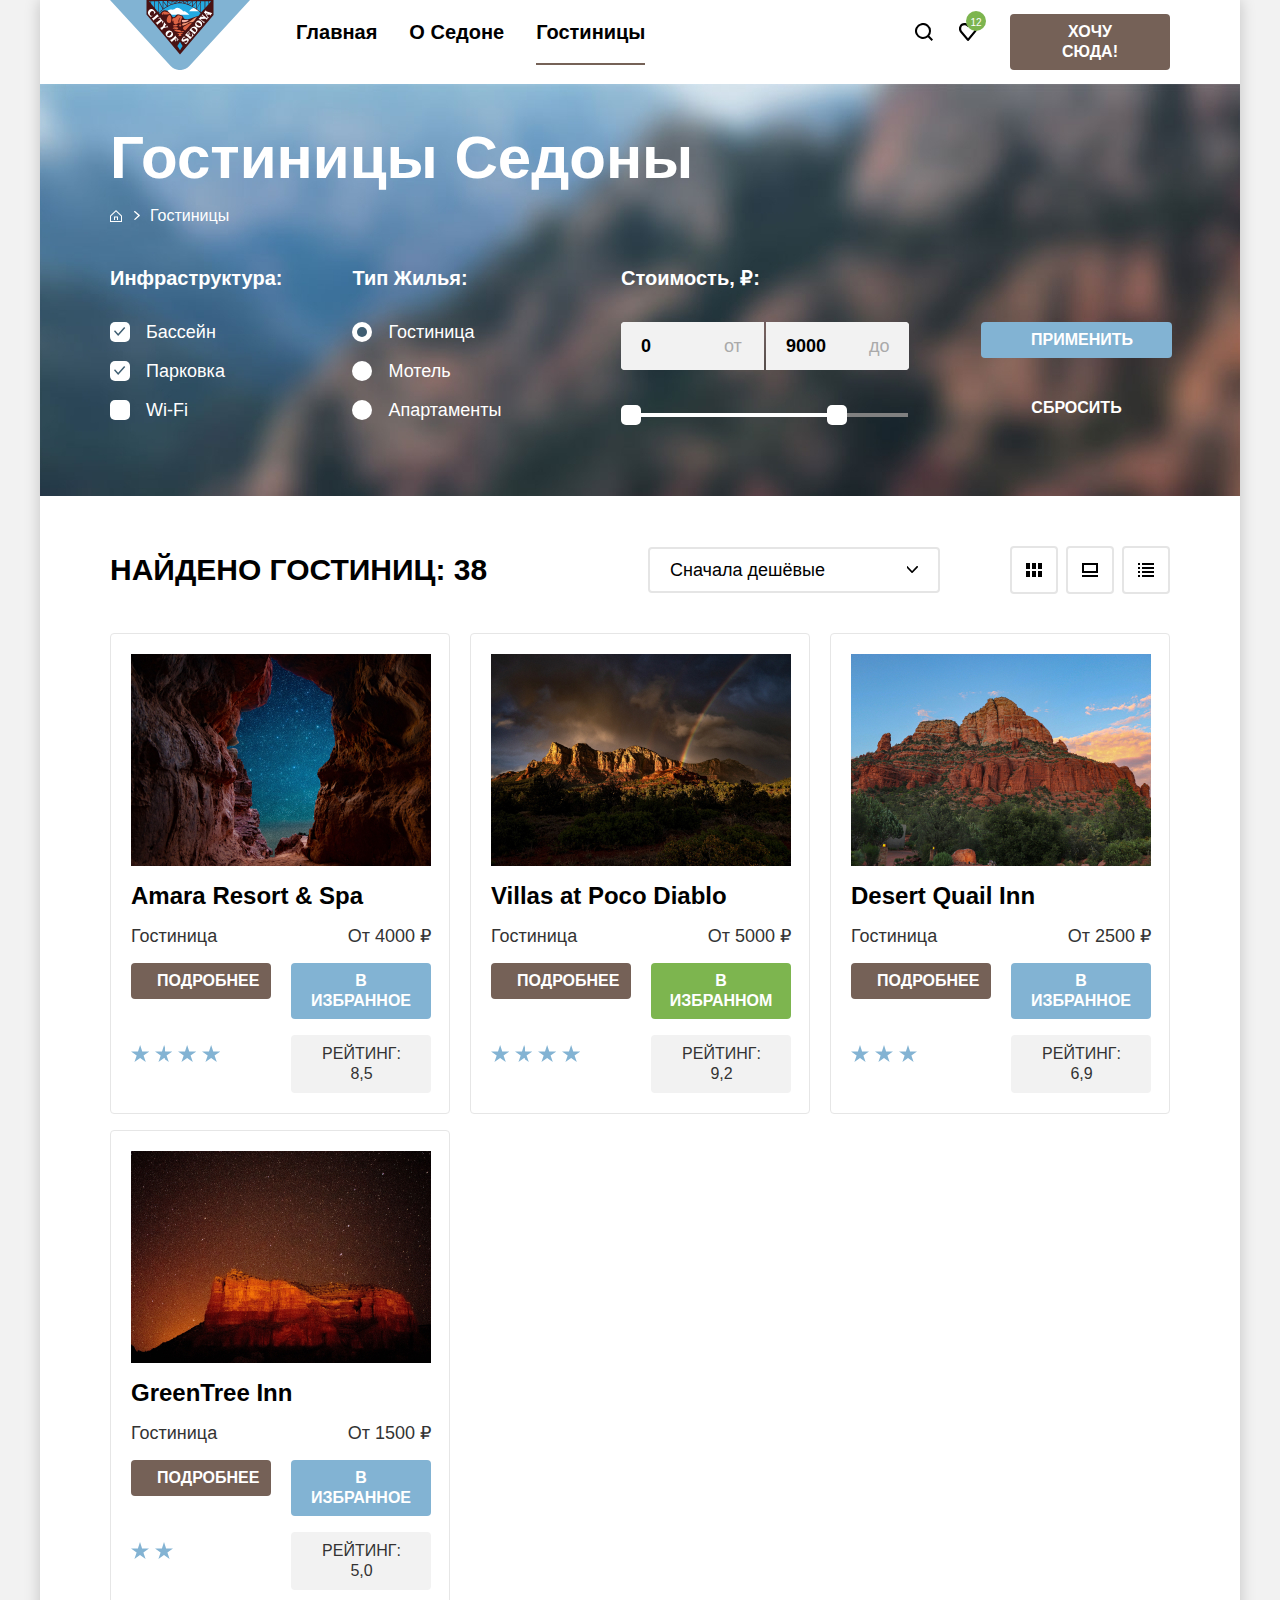
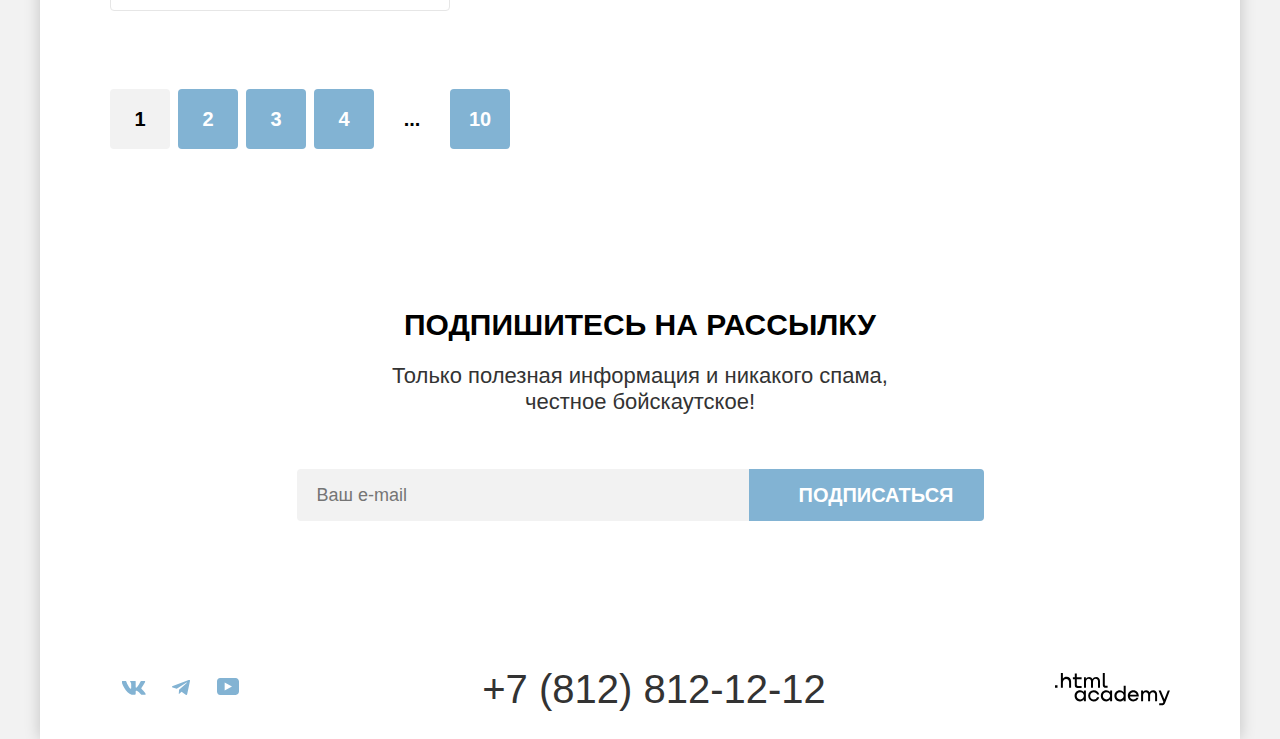
==== catalog.html @ ba603c36 "Исправляет язык документа" ====
<!DOCTYPE html>
<html lang="ru">

<head>
  <meta charset="utf-8">
  <meta name="viewport" content="width=davice-width, intial-scale=1.0">
  <title>HTML Academy: Седона</title>
  <link rel="stylesheet" href="styles/styles.css">
  <link rel="icon" type="image/png" sizes="32x32" href="images/images/favicon.png">
</head>

<body>
  <div class="container">
    <!--header-->
    <header class="page-header">
      <nav class="navigation">
        <a href="index.html" aria-current="page" class="link-logo">
          <img class="navigation-logo" src="images/logo/sedona-logo.svg" width="140" height="70"
            alt="Логотип города Седоны">
        </a>

        <ul class="navigation-list nobullet">
          <li class="navigation-item">
            <a class="navigation-link" href="index.html">Главная</a>
          </li>
          <li class="navigation-item">
            <a class="navigation-link" href="#">О седоне</a>
          </li>
          <li class="navigation-item">
            <a class="navigation-link" href="catalog.html" aria-current="page">Гостиницы</a>
          </li>
        </ul>


        <ul class="navigation-list navigation-user nobullet">
          <li class="navigation-item">
            <a class="navigation-link navigation-icon search-icon" href="#">
              <span class="visually-hidden">Поиск</span>
            </a>
          </li>
          <li class="navigation-item">
            <a class="navigation-link navigation-icon heart-icon" href="#">
              <span class="visually-hidden">Корзина</span>
              <span class="favourites-hotels">12</span>
            </a>
          </li>

        </ul>
        <button class="button navigation-button" type="button">Хочу сюда!</button>
      </nav>
    </header>

    <!--main-->
    <main class="main-inner main-container">
      <div class="header">
        <section class="heading">
          <h1 class="inner-header-title">Гостиницы Седоны</h1>

          <ol class="breadcrumbs nobullet">
            <li class="breadcrumbs-item">
              <a class="breadcrumbs-link breadcrumbs-link-main" href="index.html">
                <span class="visually-hidden">Главное</span>
              </a>
            </li>
            <li class="breadcrumbs-item">
              <a class="breadcrumbs-link" href="catalog.html">
                <span class="breadcrumbs-holels">Гостиницы</span>
              </a>
            </li>
          </ol>

        </section>
        <section class="catalog-hotels">
          <h2 class="visually-hidden">Список гостиниц с фильтрами</h2>
          <form class="catalog-hotels-filter" action="https://echo.htmlacademy.ru/" method="get">
            <fieldset class="catalog-filter-group">
              <legend class="catalog-filter-title">Инфраструктура:</legend>
              <!-- checkbox -->
              <ul class="catalog-filter-list nobullet">
                <li class="catalog-filter-item">
                  <label class="control">
                    <input class="control-input control-input-checkbox" type="checkbox" name="pool" checked>
                    Бассейн
                  </label>
                </li>

                <li class="catalog-filter-item">
                  <label class="control">
                    <input class="control-input control-input-checkbox" type="checkbox" name="parking" checked>
                    Парковка
                  </label>
                </li>

                <li class="catalog-filter-item">
                  <label class="control">
                    <input class="control-input control-input-checkbox" type="checkbox" name="Wi-Fi">
                    Wi-Fi
                  </label>
                </li>
              </ul>
            </fieldset>

            <fieldset class="catalog-filter-group">
              <legend class="catalog-filter-title">Тип жилья:</legend>
              <!-- radio -->
              <ul class="catalog-filter-list nobullet">
                <li class="catalog-filter-item">
                  <label class="control">
                    <input class="control-input control-input-radio" type="radio" value="hotel" name="name" checked>
                    Гостиница
                  </label>
                </li>

                <li class="catalog-filter-item">
                  <label class="control">
                    <input class="control-input control-input-radio" type="radio" value="hotel" name="name">
                    Мотель
                  </label>
                </li>

                <li class="catalog-filter-item">
                  <label class="control">
                    <input class="control-input control-input-radio" type="radio" value="hotel" name="name">
                    Апартаменты
                  </label>
                </li>
              </ul>
            </fieldset>
            <!-- range -->
            <div class="filter-container">
              <fieldset class="catalog-filter-group group">
                <legend class="catalog-filter-title">Стоимость, ₽:</legend>
                <div class="range-container">
                  <label class="catalog-filter-label">
                    <input class="range-input" placeholder="0" type="number" name="min-price" min="0">
                    <span class="range-text">от</span>
                  </label>
                  <label class="catalog-filter-label catalog-filter-label-right">
                    <input class="range-input range-input-right" placeholder="9000" type="number" name="max-price"
                      max="9000">
                    <span class="range-text">до</span>
                  </label>
                </div>
                <div class="range-container-scale">
                  <div class="range-scale">
                    <div class="range-bar">
                      <button class="range-toggle toggle-min" type="button">
                        <span class="visually-hidden">Изменить минимальную цену.</span>
                      </button>
                      <button class="range-toggle toggle-max" type="button">
                        <span class="visually-hidden">Изменить максимальную цену.</span>
                      </button>
                    </div>
                  </div>
                </div>
              </fieldset>
              <div class="button-container">
                <button class="button button-submit button-flex" type="submit">Применить</button>
                <button class="button button-reset button-flex" type="reset">Сбросить</button>
              </div>
            </div>
          </form>
        </section>
      </div>

      <section class="search">
        <div class="search-container">
          <h2 class="search-results">Найдено гостиниц: 38</h2>
          <select class="select-control" aria-label="Сортировка">
            <option value="cheap" selected>Сначала дешёвые</option>
            <option value="expensive">Сначала дорогие</option>
            <option value="expensive">Сначала популярные</option>
          </select>

          <ul class="icon-list nobullet">
            <li class="icon-item">
              <a class="button-light button-light-litle" href="#">
                <span class="visually-hidden">Показать мелкой плиткой</span>
              </a>
            </li>

            <li class="icon-item">
              <a class="button-light button-light-large" href="#">
                <span class="visually-hidden">Показать крупной плиткой</span>
              </a>
            </li>

            <li class="icon-item">
              <a class="button-light button-light-list" href="#">
                <span class="visually-hidden">Показать списком</span>
              </a>
            </li>
          </ul>
        </div>
        <!-- hotel -->
        <ul class="hotel-list nobullet">

          <li class="hotel-card first-hotel">
            <a class="hotel-card-link" href="#">
              <img class="hotel-card-img" src="images/images/hotel-1.jpg" width="300" height="212"
                alt="Красивая пещера.">
              <h3 class="hotel-card-title">Amara Resort &amp;&nbsp;Spa</h3>
            </a>
            <span class="hotel-card-price">Гостиница</span>
            <span class="price">От 4000 ₽</span>
            <a class="button hotel-card-button d" href="#">подробнее</a>
            <a class="button hotel-card-button-blue" href="#">в избранное</a>
            <div class="wrapper-star-rating">
              <div class="star star--4" role="img" aria-label="Четыре звезды">
                <span class="visually-hidden">Звезды</span>
              </div>
              <p class="hotel-rating">Рейтинг: 8,5</p>
            </div>
          </li>

          <li class="hotel-card second-hotel">
            <a class="hotel-card-link" href="#">
              <img class="hotel-card-img" src="images/images/hotel-2.jpg" width="300" height="212"
                alt="Горы с радугой.">
              <h3 class="hotel-card-title">Villas at&nbsp;Poco Diablo</h3>
            </a>
            <span class="hotel-card-price">Гостиница</span>
            <span class="price">От 5000 ₽</span>
            <a class="button hotel-card-button" href="#">подробнее</a>
            <a class="button hotel-card-button-green" href="#">в избранном</a>
            <div class="wrapper-star-rating">
              <div class="star star--4" role="img" aria-label="Четыре звезды">
                <span class="visually-hidden">Звезды</span>
              </div>
              <p class="hotel-rating">Рейтинг: 9,2</p>
            </div>
          </li>

          <li class="hotel-card">
            <a class="hotel-card-link" href="#">
              <img class="hotel-card-img" src="images/images/hotel-3.jpg" width="300" height="212"
                alt="Красивые горы днем.">
              <h3 class="hotel-card-title">Desert Quail Inn</h3>
            </a>
            <span class="hotel-card-price"> Гостиница</span>
            <span class="price">От 2500 ₽</span>
            <a class="button hotel-card-button " href="#">подробнее</a>
            <a class="button hotel-card-button-blue" href="#">в избранное</a>
            <div class="wrapper-star-rating">
              <div class="star star--3" role="img" aria-label="Три звезды">
                <span class="visually-hidden">Звезды</span>
              </div>
              <p class="hotel-rating">Рейтинг: 6,9</p>
            </div>
          </li>

          <li class="hotel-card">
            <a class="hotel-card-link" href="#">
              <img class="hotel-card-img" src="images/images/hotel-4.jpg" width="300" height="212"
                alt="Красивые горы ночью">
              <h3 class="hotel-card-title">GreenTree Inn</h3>
            </a>
            <span class="hotel-card-price"> Гостиница </span>
            <span class="price">От 1500 ₽</span>
            <a class="button hotel-card-button" href="#">подробнее</a>
            <a class="button hotel-card-button-blue" href="#">в избранное</a>
            <div class="wrapper-star-rating">
              <div class="star star--2" role="img" aria-label="Две звезды">
                <span class="visually-hidden">Звезды</span>
              </div>
              <p class="hotel-rating">Рейтинг: 5,0</p>
            </div>
          </li>
        </ul>

        <ol class="pagination nobullet">
          <li class="pagination-item">
            <a class="pagination-link pagination-current" href="#" aria-current="page">1</a>
          </li>
          <li class="pagination-item">
            <a class="pagination-link pagination-focus" href="#">2</a>
          </li>
          <li class="pagination-item">
            <a class="pagination-link pagination-focus" href="#">3</a>
          </li>
          <li class="pagination-item">
            <a class="pagination-link pagination-focus" href="#">4</a>
          </li>
          <li class="pagination-item">
            <a class="pagination-link pagination-ellipsis" href="#">...</a>
          </li>
          <li class="pagination-item" value="10">
            <a class="pagination-link pagination-focus" href="#">10</a>
          </li>
        </ol>
      </section>
    </main>

    <!--footer-->
    <footer class="page-footer">
      <div class="newsletter-container">
        <section class="newsletter background-none">
          <h2 class="page-footer-title black-color">Подпишитесь на рассылку</h2>
          <p class="newsletter-description grey-color">Только полезная информация и&nbsp;никакого спама, <span
              class="text">честное
              бойскаутское!</span></p>
          <form class="newsletter-form" action="https://echo.htmlacademy.ru/" method="post">
            <label class="visually-hidden" for="newsletter-email">Email</label>
            <input class="field field-color" placeholder="Ваш e-mail" type="email" name="newsletter-email"
              id="newsletter-email" required>
            <button class="button newsletter-button" type="submit">Подписаться</button>
          </form>
        </section>
      </div>
      <div class="fotter-social-container">
        <section class="footer-social">
          <h2 class="visually-hidden">Социальные сети</h2>
          <ul class="social nobullet">
            <li class="social-item">
              <a class="footer-social-link footer-social-vk" href="https://vk.com/htmlacademy">
                <span class="visually-hidden">Вконтакте</span>
                <svg aria-hidden="true" focusable="false" width="24" height="14" viewBox="0 0 24 14"
                  xmlns="http://www.w3.org/2000/svg">
                  <path
                    d="M23.11.8c.17-.55 0-.95-.79-.95h-2.63c-.67 0-.97.35-1.14.73 0 0-1.34 3.2-3.23 5.27-.61.61-.89.8-1.22.8-.17 0-.42-.19-.42-.74V.8c0-.66-.18-.95-.74-.95H8.81c-.41 0-.67.31-.67.59 0 .63.95.77 1.05 2.52v3.8c0 .83-.16.98-.49.98-.89 0-3.05-3.21-4.34-6.89-.25-.71-.5-1-1.17-1H.56c-.75 0-.9.35-.9.73 0 .68.89 4.07 4.15 8.55 2.17 3.06 5.22 4.72 8 4.72 1.67 0 1.88-.37 1.88-1v-2.31c0-.74.16-.89.69-.89.39 0 1.05.19 2.61 1.67 1.78 1.75 2.07 2.53 3.08 2.53h2.62c.75 0 1.13-.37.91-1.09-.24-.73-1.09-1.78-2.21-3.03-.62-.71-1.53-1.47-1.81-1.85-.39-.5-.28-.71 0-1.15 0 0 3.2-4.43 3.53-5.93Z" />
                </svg>
              </a>
            </li>
            <li class="social-item">
              <a class="footer-social-link footer-social-tw" href="https://t.me/htmlacademy">
                <span class="visually-hidden">Телеграмм</span>
                <svg aria-hidden="true" focusable="false" width="18" height="15" viewBox="0 0 18 15"
                  xmlns="http://www.w3.org/2000/svg">
                  <path
                    d="M16.78-.05.84 6.1c-1.09.44-1.09 1.04-.2 1.31l4.09 1.28 9.47-5.97c.45-.28.86-.13.52.17L7.05 9.81l-.28 4.22c.41 0 .59-.19.82-.41l1.99-1.93 4.14 3.05c.76.42 1.31.21 1.5-.7l2.71-12.8c.28-1.11-.42-1.62-1.15-1.29Z" />
                </svg>
              </a>
            </li>
            <li class="social-item">
              <a class="footer-social-link footer-social-youtube" href="https://www.youtube.com/user/htmlacademyru">
                <span class="visually-hidden">Ютуб</span>
                <svg width="22" height="17" viewBox="0 0 22 17" xmlns="http://www.w3.org/2000/svg">
                  <path fill="none" d="M0 0h22v17H0z" />
                  <path
                    d="M18.6 0H3.17C1.31 0 0 1.59 0 3.4v10.09C0 15.4 1.31 17 3.17 17h15.65c1.64 0 3.18-1.6 3.18-3.4V3.4C21.78 1.59 20.46 0 18.6 0ZM7.66 12.53V4.46l7.33 4.04-7.33 4.03Z" />
                </svg>
              </a>
            </li>
          </ul>
        </section>

        <section class="footer-contacts">
          <h2 class="visually-hidden">Контакты</h2>
          <address class="contacts-adress">
            <a class="contacts-phone" href="tel:+78128121212">+7 (812) 812-12-12</a>
          </address>
        </section>
        <section class="logo-htmlacademy">
          <h2 class="visually-hidden">Логотип HTML академии</h2>
          <a href="https://htmlacademy.ru/" class="link-htmlacademy">
            <svg role="img" aria-label="Логотип HTML академии" width="115" height="33" viewBox="0 0 115 33"
              xmlns="http://www.w3.org/2000/svg">
              <path
                d="M11.6 3.85c-1.6 0-2.8.7-3.6 1.7h-.11v-6.2h-2v15.5h2v-5.3c0-2.1 1.3-3.6 3.31-3.6 1.8 0 2.9 1.4 2.9 3.2v5.7h2V8.53c0-2.87-1.87-4.68-4.5-4.68Zm36.2 8.2c0 1.7 1 2.7 2.8 2.7h2v-2h-1.71c-.69 0-1.09-.4-1.09-1.1V-.65h-2v12.7Zm-21.2-7.9h-4.8V.45h-2.01v3.8h-1.9v2h1.9v6c0 1.7 1.01 2.7 2.71 2.7h4.1v-2h-3.71c-.69 0-1.09-.4-1.09-1.1v-5.7h4.8v-2Zm14.5-.2c-1.6 0-2.9.8-3.5 2.1h-.1a3.74 3.74 0 0 0-3.4-2.1c-1.4 0-2.5.8-3.1 1.8h-.11v-1.6H29v10.6h2v-5.4c0-2 1-3.5 2.6-3.5 1.5 0 2.4 1 2.4 2.6v6.3h2v-5.6c0-2.4 1.39-3.3 2.6-3.3 1.5 0 2.4 1 2.4 2.6v6.3h2V8.02c0-2.38-1.48-4.07-3.9-4.07ZM0 12.25v2.6h2.5v-2.6H0Zm68.69 6.9a4.9 4.9 0 0 0-3.89-1.9c-3.1 0-5.41 2.3-5.41 5.6s2.21 5.6 5.41 5.6c1.7 0 3-.8 3.8-1.8h.09v1.5h2v-15.4h-2v6.4Zm-39.8-.1a4.82 4.82 0 0 0-3.89-1.8c-3.11 0-5.4 2.3-5.4 5.6s2.29 5.6 5.4 5.6c1.8 0 3-.8 3.8-1.9h.09v1.6h2v-10.6h-2v1.5Zm15.31 2.3c-.5-2.4-2.6-4.1-5.4-4.1a5.4 5.4 0 0 0-5.6 5.6 5.4 5.4 0 0 0 5.6 5.6c2.8 0 4.9-1.8 5.4-4.2h-2.1a3.41 3.41 0 0 1-3.3 2.3c-2.2 0-3.6-1.6-3.6-3.6s1.4-3.6 3.6-3.6c1.59 0 2.8 1 3.3 2.2h2.1v-.2Zm10.9-2.3a4.87 4.87 0 0 0-3.9-1.8c-3.1 0-5.4 2.3-5.4 5.6s2.3 5.6 5.4 5.6c1.8 0 3-.8 3.8-1.9h.1v1.6h2v-10.6h-2v1.5Zm23.2-1.8c-3.3 0-5.5 2.5-5.5 5.6 0 3 2.09 5.6 5.5 5.6 2.5 0 4.5-1.3 5.2-3.6h-2.11c-.5 1-1.59 1.6-3 1.6-1.89 0-3.29-1.3-3.39-2.9h8.8l.01-.45c0-3.37-2.16-5.85-5.51-5.85Zm19.9 0c-1.6 0-2.9.8-3.6 2h-.1c-.61-1.2-1.8-2-3.4-2-1.4 0-2.5.7-3.1 1.8v-1.5h-1.9v10.6h2v-5.4c0-2 1-3.4 2.6-3.5 1.5 0 2.4 1 2.4 2.6v6.3h2v-5.6c0-2.4 1.4-3.3 2.6-3.3 1.5 0 2.4 1 2.4 2.6v6.3h2v-6.74c0-2.47-1.48-4.16-3.9-4.16Zm11.2 9.1-3.6-8.9h-2.2l4.8 11.6c-.3.9-.7 1.2-1.7 1.2h-2.5v2h2.5c1.8 0 2.8-.8 3.5-2.6l4.7-12.2h-2.1l-3.4 8.9Zm-31.1-7.2c1.7 0 3 1 3.3 2.6h-6.5c.29-1.5 1.5-2.6 3.2-2.6Zm-53 7.3c-2.2 0-3.6-1.6-3.6-3.6s1.4-3.6 3.6-3.6 3.59 1.6 3.59 3.6c0 1.9-1.39 3.6-3.59 3.6Zm26.2 0c-2.2 0-3.61-1.6-3.61-3.6s1.41-3.6 3.61-3.6 3.6 1.6 3.6 3.6c0 1.9-1.5 3.6-3.6 3.6Zm13.6 0c-2.21 0-3.6-1.6-3.6-3.6s1.39-3.6 3.6-3.6c2.2 0 3.59 1.6 3.59 3.6-.09 2-1.5 3.6-3.59 3.6Z" />
            </svg>
          </a>
        </section>
      </div>
    </footer>
  </div>
</body>

</html>
---- styles/styles.css ----
@font-face {
  font-family: "Pt Sans";
  font-style: normal;
  font-weight: 400;
  src: url(../fonts/ptsans-400.woff2);
  font-display: swap;
}

@font-face {
  font-family: "Pt Sans";
  font-style: normal;
  font-weight: 700;
  src: url(../fonts/ptsans-700.woff2);
  font-display: swap;
}

html {
  height: 100%;
}

body {
  margin: 0;
  display: flex;
  flex-direction: column;
  min-height: 100%;
  min-width: 1280px;
  font-family: "Pt Sans", sans-serif;
  font-size: 18px;
  font-weight: 400;
  line-height: 21px;
  background-color: #f2f2f2;
  color: #333333;
}

.container {
  margin: 0;
  height: 100%;
  flex-grow: 1;
  display: flex;
  flex-direction: column;
  background-color: #ffffff;
  width: 1200px;
  margin: 0 auto;
  box-shadow: 0px 0px 15px 0px rgba(0, 0, 0, 0.2);
}

/* visually-hidden  */
.visually-hidden {
  position: absolute;
  width: 1px;
  height: 1px;
  margin: -1px;
  border: 0;
  padding: 0;
  white-space: nowrap;
  clip-path: inset(100%);
  clip: rect(0 0 0 0);
  overflow: hidden;
}

/* navigation */
.page-header {
  padding-left: 70px;
  padding-right: 70px;
}

.link-logo {
  margin-right: 30px;
  display: block;
  margin-bottom: -6px;
}

.navigation-logo {
  display: block;
  position: relative;
  width: 140px;
  height: 70px;
}

.navigation-logo:hover {
  opacity: 0.7;
}

.navigation {
  display: flex;
  margin: 0 auto;
  align-items: start;
}

.navigation-list {
  margin: 0;
  padding: 0;
  display: flex;
  align-items: center;
  flex-wrap: wrap;
  max-width: 560px;
}

.navigation-link {
  position: relative;
  display: block;
  font-size: 20px;
  font-weight: 700;
  line-height: 24px;
  text-align: left;
  text-transform: capitalize;
  text-decoration: none;
  list-style-type: none;
  color: #000000;
  padding: 20px 16px;
}

.navigation-link[aria-current="page"]::after {
  position: absolute;
  display: block;
  content: " ";
  background-color: #756257;
  height: 2px;
  bottom: -1px;
  left: 16px;
  right: 16px;
  ;
}

.navigation-user {
  margin-left: auto;
  margin-right: 20px;
  max-width: 150px;
}

.navigation-user .navigation-link {
  width: 44px;
  height: 64px;
  padding: 0;
}

.navigation-link:hover {
  opacity: 0.7;
}

.navigaton-link:active {
  opacity: 0.1;
}

.navigation-icon {
  background-repeat: no-repeat;
  background-position: center;
  width: 20px;
  height: 20px;
  background-size: 18px 18px;
}

.search-icon {
  background-image: url(../images/icons/search.svg);
}

.heart-icon {
  background-image: url(../images/icons/heart.svg);
  position: relative;
}

.favourites-hotels {
  position: absolute;
  width: 20px;
  height: 20px;
  left: 20px;
  right: -20px;
  top: 11px;
  bottom: -11px;
  color: #ffffff;
  border-radius: 10px;
  background-color: #7db54f;
  font-family: inherit;
  font-size: 10px;
  font-weight: 400;
  text-align: center;
  transition: background-color 250ms ease-in-out, color 250ms ease-in-out;
}

.nobullet {
  list-style-type: none;

}

.button {
  font-family: inherit;
  font-size: 16px;
  font-weight: 700;
  line-height: 20px;
  text-transform: uppercase;
  color: #ffffff;
  text-align: center;
  border-radius: 4px;
  background-color: #756157;
  text-decoration: none;
  display: inline-block;
  box-sizing: border-box;
  cursor: pointer;
  border: none;
}


.navigation-button {
  width: 160px;
  padding: 8px 34px;
  margin: 14px 0;
}

.navigation-button:not(:disabled):hover {
  background-color: #615048;
}

.navigation-button:not(:disabled):active {
  opacity: 0.3;
}

.navigation-button:disabled {
  background-color: #e5e5e5;
}

.main-container {
  flex-grow: 1;
}

/* main */

/* main-bunner */
.welcome-img {
  width: 458px;
  height: 352px;
  display: block;
  margin-left: auto;
  margin-right: auto;
  margin-bottom: 25px;
}

.main-bunner {
  background-image: url(../images/images/index-background.jpg);
  background-repeat: no-repeat;
  background-size: cover;
  text-align: center;
  background-color: #3b5669;
  color: #ffffff;
  padding: 51px 70px 0px;
}

.main-bunner::after {
  content: " ";
  display: block;
  background-image: url(../images/icons/ornament-bunner.svg);
  background-position: center;
  background-repeat: no-repeat;
  width: 1200px;
  height: 57px;
  margin-left: -70px;
  margin-right: -70px;
}

/* advantages */
.advantages-section {
  padding: 69px 70px 88px;
}

.slogan {
  color: #000000;
  font-size: 30px;
  font-weight: 700;
  line-height: 36px;
  text-transform: uppercase;
  display: block;
  margin: 0;
  margin-bottom: 25px;
}

.text {
  display: block;
}

.advantages-header {
  color: #333333;
  font-size: 22px;
  font-weight: 400;
  line-height: 26px;
  margin: 0;
}

/* advantages-list */
.advantages-list {
  margin: 0;
  padding: 0;
  display: flex;
  flex-wrap: wrap;
}

.advantages-item {
  display: flex;
  justify-content: center;
  flex-direction: column;
  min-height: 200px;
}

.advantages-row {
  display: flex;
  width: 100%;
  flex-direction: row;
  background-color: #82b3d3;
}


.background-basic {
  width: 400px;
  padding: 102px 85px;
  box-sizing: border-box;
  background-color: #82b3d3;
  color: #ffffff;
}


.advantages_block {
  width: 400px;
  padding: 113px 85px;
  box-sizing: border-box;
}

.advantages_block:nth-child(odd) {
  background-color: #83b3d31f;
}

.advantages_block:nth-child(even) {
  background-color: #82b3d433;
}


.img-advantages {
  display: block;
  width: 800px;
  height: 385px;
  background-color: #82b3d3;
}

.advantages {
  text-align: center;
}

.advantages-description {
  margin: 0;
}

.advantages-title {
  font-size: 24px;
  font-weight: 700;
  line-height: 28px;
  text-transform: uppercase;
  color: #000000;
}

.advantages-title-white {
  text-transform: uppercase;
  font-size: 24px;
  font-weight: 700;
  line-height: 28px;
  margin: 0;
  margin-bottom: 30px;
}

.advantages-title {
  margin: 0;
  margin-bottom: 30px;
}

.decorative-strip::after {
  content: " ";
  display: block;
  margin: 0 auto;
  margin-top: 30px;
  width: 60px;
  height: 2px;
  background-color: #0000004d;
}

.strip-white::after {
  background-color: #ffffff4d;
}

/* services */
.services-container {
  padding: 64px 70px;
  margin: 0;
}

.services {
  text-align: center;
}

.title {
  font-size: 30px;
  font-weight: 700;
  line-height: 36px;
  text-align: center;
  text-transform: uppercase;
  color: #000000;
  margin: 0;
  margin-bottom: 20px;
}

.subtitle-services {
  margin: 0;
  padding: 0;
}

.services-list {
  display: flex;
  justify-content: center;
  margin: 0;
  padding: 0;
  flex-wrap: wrap;
}

.services-item {
  width: 400px;
  padding: 80px 85px 80px 85px;
  box-sizing: border-box;
}

.subtitle-services {
  font-size: 22px;
  font-weight: 400;
  line-height: 26px;
}

.services-title {
  font-size: 24px;
  font-weight: 700;
  line-height: 28px;
  text-align: center;
  text-transform: uppercase;
  color: #000000;
  margin: 0;
  margin-bottom: 30px;
}

.servis-title-icon::before {
  content: " ";
  background-position: center;
  background-size: contain;
  background-repeat: no-repeat;
  display: block;
  margin: 0 auto;
  margin-bottom: 30px;
  width: 75px;
  height: 76px;
}

.servis-title-house::before {
  background-image: url(../images/icons/house-icon.svg);

}

.servis-title-eat::before {
  background-image: url(../images/icons/burger-icon.svg);
}

.servis-title-gift::before {
  background-image: url(../images/icons/gift-icon.svg);

}

.services-description {
  color: #333333;
  padding: 0;
  margin: 0;
  align-items: center;
}

.services-item:nth-child(odd) {
  background-color: #83b3d31f;
}

/* promo */
.promo {
  padding: 96px 70px;
  text-align: center;
}

.promo-bunner {
  font-size: 30px;
  font-weight: 700;
  line-height: 36px;
  letter-spacing: 0%;
  text-transform: uppercase;
  color: #000000;
  margin: 0;
  margin-bottom: 20px;
}

.promo-text {
  font-size: 22px;
  font-weight: 400;
  line-height: 26px;
  margin: 0;
  padding: 0;
  margin-bottom: 54px;
}

.button-promo {
  text-decoration: none;
  display: block;
  margin: 0 auto;
  padding: 8px 50px;
  width: 376px;
  font-family: inherit;
  font-size: 20px;
  font-weight: 700;
  line-height: 36px;
}

.button-promo:not(:disabled):hover {
  background-color: #615048;
}

.button-promo:not(:disabled):active {
  opacity: 0.3;
}

.button-promo:disabled {
  background-color: #e5e5e5;
}

/* footer */

/* newsletter */
.newsletter {
  background-image: url(../images/images/newletter-backround.jpg);
  background-size: cover;
  background-color: #3b5669;
  color: #ffffff;
  padding: 96px 70px 104px;
}


.page-footer-title {
  font-size: 30px;
  font-weight: 700;
  line-height: 36px;
  text-transform: uppercase;
  padding: 0;
  margin: 0;
  margin-bottom: 20px;
  text-align: center;
}

.newsletter-description {
  font-size: 22px;
  font-weight: 400;
  line-height: 26px;
  text-align: center;
  padding: 0;
  margin: 0;
  margin-bottom: 54px;
}

.newsletter-form {
  display: flex;
  justify-content: center;
}

.field {
  display: block;
  border: none;
  width: 452px;
  padding: 14px 20px 14px 20px;
  box-sizing: border-box;
  font-family: inherit;
  font-size: 18px;
  font-weight: 400;
  line-height: 24px;
  border-radius: 4px 0px 0px 4px;
  cursor: pointer;
}

.field:hover {
  opacity: 0.8;
}

.field:disabled {
  opacity: 0.2;
}

.field-color {
  background-color: #f2f2f2;
}

.newsletter-button {
  border-radius: 0px 4px 4px 0px;
  background-color: #82b3d3;
  padding: 8px 50px;
  font-size: 20px;
  font-weight: 700;
  line-height: 36px;
  max-width: 235px;
}

.newsletter-button:not(:disabled):hover {
  background-color: #68a2ca;
}

.newsletter-button:not(:disabled):active {
  background-color: #82b3d3;
  opacity: 0.6;
}

.newsletter-button:disabled {
  background-color: #e5e5e5;
}

/* social */
.fotter-social-container {
  width: 1060px;
  display: flex;
  justify-content: space-between;
  margin: 0;
  padding: 44px 70px 30px;
  align-items: start;
}

.social {
  display: flex;
  width: 188px;
  align-items: center;
  margin: 0;
  padding: 0;
  flex-wrap: wrap;
}

.social-item {
  width: 47px;
  height: 40px;
  display: flex;
  align-items: center;
  justify-content: center;
}

.footer-social-link {
  fill: #83b3d3;
  display: inline-block;
}

.footer-social-link:hover svg {
  fill: #68a2ca;
}

.footer-social-link:active svg {
  fill: #68a2ca;
  opacity: 0.3;
}

.contacts-adress {
  display: flex;
  flex-wrap: wrap;
  max-width: 380px;
}

.contacts-phone {
  font-family: inherit;
  font-size: 40px;
  font-weight: 400;
  line-height: 40px;
  text-transform: uppercase;
  color: inherit;
  text-align: center;
  text-decoration: none;
  font-style: normal;
}

.contacts-phone:hover {
  color: #756157;
}

.contacts-phone:active {
  color: #756157;
  opacity: 0.3;
}

.logo-htmlacademy {
  width: 160px;
  height: 33px;
  display: flex;
  flex-wrap: wrap;
  justify-content: end;
  gap: 5px;
}

.link-htmlacademy {
  display: block;
  margin-top: 4px;
}

.link-htmlacademy svg:hover {
  fill: #756157;
}

.link-htmlacademy svg:active {
  fill: #756157;
  opacity: 0.3;
}

/* modal */

.modal-container {
  position: fixed;
  top: 0;
  left: 0;
  display: flex;
  width: 100%;
  height: 100%;
  background-color: rgba(242, 242, 242, 0.8);
}

.modal {
  position: relative;
  margin: auto;
  background: #ffffff;
  padding: 64px 70px;
  border-radius: 30px;
}

.modal-auth {
  width: 577px;
  display: flex;
}

.modal-close-button {
  position: absolute;
  right: 52px;
  top: 64px;
  width: 52px;
  height: 52px;
  padding: 0;
  background-image: url(../images/icons/close.svg);
  background-repeat: no-repeat;
  background-position: center;
  background-color: #f2f2f2;
  border: none;
  border-radius: 30px;
  cursor: pointer;
}

.modal-close-button:hover {
  background-color: #e6e6e6;
}

.modal-close-button:active {
  opacity: 0.6;
}

.modal-title {
  margin: 0;
  margin-bottom: 64px;
  font-family: inherit;
  font-size: 30px;
  font-weight: 700;
  line-height: 36px;
  color: #000000;
  text-transform: uppercase;
}

.modal-fieldset {
  border: none;
  display: flex;
  flex-direction: column;
  margin: 0;
  padding: 0;
}

.field-date {
  display: grid;
  width: 577px;
  grid-template-columns: auto 440px;
  grid-template-rows: 48px auto;
  margin-bottom: 24px;
  align-items: start;
}

.field-date-text {
  color: #000000;
  font-family: inherit;
  font-size: 20px;
  font-weight: 700;
  line-height: 24px;
  margin: 0;
  grid-row: 1 / -1;
  min-height: 48px;
  display: flex;
  align-items: center;
}

.auth-form-field {
  margin: 0;
  padding: 12px 20px 12px 20px;
  border-radius: 4px;
  background: #f2f2f2;
  width: 440px;
  box-sizing: border-box;
  color: #000000;
  font-family: inherit;
  font-size: 18px;
  font-weight: 700;
  line-height: 24px;
  appearance: none;
  background-image: url(../images/icons/date.svg);
  background-repeat: no-repeat;
  background-position: right 22px center;
  padding-right: 40px;

}

.auth-form-field:not(:disabled):hover {
  background-color: #e6e6e6;
}

.date-inputauth-form-field:not(:placeholder-shown) {
  background-color: #e6e6e6;
  outline: 3px solid #000000;
}

.auth-form-field:disabled {
  opacity: 0.2;
}

.text-error {
  display: block;
  color: #ff5757;
  font-family: inherit;
  font-size: 16px;
  font-weight: 400;
  line-height: 21px;
  grid-column: 2 / 3;
  padding-top: 4px;
  padding-left: 20px;

}

.text-error-showed {
  color: #333333;
}

.modal-fieldset-quantity {
  display: grid;
  grid-template-columns: 247px 242px;
  gap: 88px;
  align-items: center;
  margin-bottom: 48px;
}

.field-date-guest {
  display: grid;
  grid-template-columns: auto 40px 31px 40px;
}

.field-date-guest-children {
  position: relative;
}

.button-quantity {
  position: relative;
  border: none;
  background-color: #f2f2f2;
  width: 40px;
  height: 48px;
  box-sizing: border-box;
  cursor: pointer;
  padding: 0;
  outline: 0;
}

.button-quantity:after,
.button-quantity:before {
  position: absolute;
  content: " ";
  width: 20px;
  height: 20px;
  background-repeat: no-repeat;
  background-position: center;
  left: 50%;
  top: 50%;
  transform: translate(-50%, -50%);
}

.button-quantity:before {
  opacity: 0.3;
}

.button-minus::before {
  background-image: url(../images/icons/mines-button.svg);
}

.button-minus {
  border-radius: 4px 0 0 4px;
}

.button-plus {
  border-radius: 0 4px 4px 0;
}

.button-plus::before {
  background-image: url(../images/icons/plus-button.svg);
}

.button-quantity:hover::before {
  opacity: 1;
}

.button-quantity:focus::after {
  outline: auto;
}

.quantity {
  width: 31px;
  height: 48px;
  border: none;
  background: #f2f2f2;
  padding: 14px 10px;
  box-sizing: border-box;
  color: #000000;
  font-family: inherit;
  font-size: 18px;
  font-weight: 700;
  line-height: 20px;
  cursor: pointer;
}

.quantity:hover {
  opacity: 0.7;
}

.quantity[type="number"]::-webkit-inner-spin-button,
.quantity[type="number"]::-webkit-outer-spin-button {
  -webkit-appearance: none;
  margin: 0;
}

.quantity[type="number"] {
  -moz-appearance: textfield;
}

.tooltip-toggle {
  border: none;
  background-color: #ffffff;
  padding: 0;
  margin: 0;
  display: block;
}

.tooltip {
  padding-left: 10px;
  padding-right: 48px;
}

.tooltip-toggle {
  border: none;
  padding: 0;
  margin: 0;
  display: block;
  width: 26px;
  height: 26px;
  background-color: #83b3d3;
  background-image: url(../images/icons/info-button.svg);
  background-repeat: no-repeat;
  background-position: center;
  border-radius: 50%;

}

.tooltip-icon {
  display: block;
  margin: 0 auto;
}

.tooltip-text {
  border-radius: 10px;
  background: #333333;
  color: #ffffff;
  font-family: inherit;
  font-size: 16px;
  font-weight: 400;
  line-height: 20px;
  padding: 18px 18px 18px 22px;
  width: 256px;
  height: 143px;
  box-sizing: border-box;
  position: absolute;
  z-index: 1;
  left: -56px;
  bottom: -145px;
  display: none;
}

.tooltip-text::before {
  position: absolute;
  content: " ";
  top: -9px;
  right: 120px;
  width: 19px;
  height: 9px;
  background-image: url(../images/icons/tooltip-text.svg);
}

.tooltip-toggle:hover+.tooltip-text,
.tooltip-toggle:focus+.tooltip-text {
  display: block;
}

.button-modal {
  border-radius: 10px;
  background-color: #83b3d3;
  font-size: 20px;
  font-weight: 700;
  line-height: 24px;
  width: 577px;
  padding: 18px 77px 18px 77px;
  box-sizing: border-box;
}

.button-modal:not(:disabled):hover {
  background: #68a2ca;
}

.button-modal:not(:disabled):active {
  opacity: 0.3;
}

.button-modal:disabled {
  background-color: #e5e5e5;
}

/* catalog */
.header {
  background-image: url(../images/images/filter-background.jpeg);
  background-repeat: no-repeat;
  background-color: #1c2643;
  background-size: cover;
  color: #ffffff;
  padding: 35px 68px 63px 70px;
}

.inner-header-title {
  font-size: 60px;
  font-weight: 700;
  line-height: 78px;
  text-align: left;
  margin: 0;
  padding: 0;
  margin-bottom: 8px;
}

/* .breadcrumbs */
.breadcrumbs {
  display: flex;
  margin: 0;
  padding: 0;
}

.breadcrumbs-item {
  color: #ffffff;
  font-size: 16px;
  font-weight: 400;
  line-height: 21px;
  text-align: left;
  display: flex;
  align-items: center;
  justify-content: center;
}

.breadcrumbs-link {
  color: inherit;
  text-decoration: none;
}

.breadcrumbs-link-main {
  background-image: url(../images/icons/breadcrumbs.svg);
  background-size: contain;
  background-position: center;
  background-repeat: no-repeat;
  width: 12px;
  height: 12px;
  display: block;
}

.breadcrumbs-item:not(:last-child)::after {
  content: " ";
  display: block;
  background-image: url(../images/icons/breadcrumbs-arrow.svg);
  background-size: contain;
  background-position: center;
  background-repeat: no-repeat;
  width: 6px;
  height: 10px;
  margin-left: 12px;
  margin-right: 10px;
}

.breadcrumbs-link:hover {
  opacity: 0.6;
}

.breadcrumbs-link:active {
  opacity: 0.3;
}

.heading {
  padding: 0;
  margin-bottom: 40px;
}

/* catalog-filter */
.catalog-hotels-filter {
  display: flex;
  flex-wrap: wrap;
  gap: 70px;
}

.catalog-filter-group {
  width: 150px;
  display: flex;
  flex-direction: column;
  justify-content: flex-start;
  align-items: flex-start;
  flex-wrap: wrap;
  margin: 0;
  padding: 0;
  border: 0 none;
}


.catalog-filter-title {
  padding: 0;
  font-size: 20px;
  font-weight: 700;
  line-height: 24px;
  text-align: left;
  text-transform: capitalize;
  margin-bottom: 32px;
}

.catalog-filter-list {
  display: flex;
  flex-direction: column;
  justify-content: flex-start;
  align-items: flex-start;
  margin: 0;
  padding: 0;
  gap: 18px;
}

.catalog-filter-item {
  display: flex;
  align-items: center;
}

.control {
  display: flex;
}

.control-input {
  appearance: none;
  display: inline-block;
  margin: 0;
  width: 20px;
  height: 20px;
  background-color: #ffffff;
  background-repeat: no-repeat;
  background-position: center;
  background-size: contain;
  vertical-align: baseline;
  border-radius: 5px;
  margin-right: 16px;
  cursor: pointer;
  min-width: 20px;
}


.control-input-checkbox:checked {
  background-image: url(../images/icons/check-mark.svg);
  background-size: 12px 12px;
  background-repeat: no-repeat;
  background-position: center;
}

.control-input-radio {
  border-radius: 12px;
}

.control-input-radio:checked::before {
  content: "";
  display: block;
  width: 10px;
  height: 10px;
  background-color: #3f5e72;
  border-radius: 5px;
  margin: 5px;
}

.control:hover {
  opacity: 0.6;
}

.control:disabled {
  opacity: 0.3;
}

.filter-container {
  margin-left: auto;
  display: flex;
  gap: 70px;
}


/* range */
.range-container {
  display: flex;
  margin-bottom: 43px;
}

.range-input[type="number"]::-webkit-inner-spin-button,
.range-input[type="number"]::-webkit-outer-spin-button {
  -webkit-appearance: none;
  margin: 0;
}

.range-input[type="number"] {
  -moz-appearance: textfield;
}

.catalog-filter-label {
  display: block;
  background-color: #f2f2f2;
  position: relative;
  margin-right: 2px;
  border-radius: 4px 0px 0px 4px;
}

.catalog-filter-label-right {
  border-radius: 0px 4px 4px 0px;
}

.range-container-scale {
  margin-bottom: 16px;
}

.range-input {
  display: block;
  width: 143px;
  padding: 12px 20px;
  padding-right: 40px;
  box-sizing: border-box;
  color: #000000;
  font-family: inherit;
  font-size: 18px;
  font-weight: 700;
  line-height: 24px;
  cursor: pointer;
  border: none;
  border-radius: 4px 0px 0px 4px;
  background-color: transparent;
}

.range-input-right {
  border-radius: 0px 4px 4px 0px;
}

.range-text {
  position: absolute;
  content: " ";
  top: 12px;
  right: 20px;
  width: 20px;
  height: 24px;
  color: rgb(170, 170, 170);
  font-family: inherit;
  font-size: 18px;
  font-weight: 400;
  line-height: 24px;
}

.range-input::placeholder {
  color: #000000;
  font-family: inherit;
  font-size: 18px;
  font-weight: 700;
  line-height: 24px;
}


.range-input:hover {
  background-image: #e6e6e6;
}

.range-input:placeholder-shown {
  background: #f2f2f2
}

.range-input:disabled {
  opacity: 0.3;
}

.range-scale {
  position: relative;
  width: 287px;
  height: 4px;
  background-color: grey;
}

.range-bar {
  position: absolute;
  width: 226px;
  height: 4px;
  background-color: #ffffff;
  left: 0;
}

.range-toggle {
  position: absolute;
  border-radius: 5px;
  background-color: #ffffff;
  width: 20px;
  height: 20px;
  border: none;
}

.toggle-min {
  left: 0px;
  top: -8px;
}

.toggle-max {
  right: 0px;
  top: -8px;
}

.range-toggle:hover {
  box-shadow: 0px 4px 10px 0px rgba(0, 0, 0, 0.25);
}

.range-toggle:active {
  border-radius: 5px;
  border: 2px solid #83b3d3;
  box-shadow: 0px 7px 15px 0px rgba(0, 0, 0, 0.4);
}

.range-toggle:disabled {
  background-color: #e5e5e5;
}

.button-container {
  display: flex;
  flex-direction: column;
  gap: 32px;
  margin-top: 56px;
}

.button-submit {
  background: #82b3d3;
  padding: 8px 50px;
  border: 0 none;
  width: 191px;
}

.button-submit:not(:disabled):hover {
  background-color: #68a2ca;
}

.button-submit:not(:disabled):active {
  background-color: #82b3d3;
  opacity: 0.3;
}

.button-submit:disabled {
  background-color: #e5e5e5;
}

.button-reset {
  background-color: transparent;
  padding: 8px 50px;
  border: 0 none;
  width: 191px;
}

.button-reset:not(:disabled):hover {
  opacity: 0.6;
}

.button-reset:not(:disabled):active {
  opacity: 0.3;
}

.button-reset:disabled {
  opacity: 0.1;
}

/* search wrapper */
.search {
  padding: 50px 70px 62px;
}

.search-container {
  display: flex;
  align-items: center;
  margin-bottom: 39px;
}

.search-results {
  font-size: 30px;
  font-weight: 700;
  line-height: 36px;
  text-transform: uppercase;
  color: #000000;
  margin: 0;
  width: 500px;
}

.select-control {
  margin-left: auto;
  margin-right: 70px;
  font-family: inherit;
  font-size: 18px;
  color: #000000;
  appearance: none;
  border: 2px solid #e5e5e5;
  border-radius: 4px;
  box-sizing: border-box;
  padding: 11px 20px;
  padding-right: 40px;
  width: 292px;
  background-image: url(../images/icons/select-control-arrow.svg);
  background-repeat: no-repeat;
  background-position: right 20px center;
  background-color: #ffffff;
}

.select-control:hover {
  border-color: #68a2ca;
}

.select-control:active {
  border-color: #3f5e72;
  outline: none;
}

.select-control:disabled {
  opacity: 0.3;
  color: #000000;
  border-color: #0000004d;
}

.icon-list {
  display: flex;
  margin: 0;
  padding: 0;
  width: 160px;
  flex-wrap: wrap;
  gap: 8px;
}


.button-light {
  width: 48px;
  height: 48px;
  display: block;
  border: 2px solid #e5e5e5;
  border-radius: 4px;
  box-sizing: border-box;
  display: flex;
  align-items: center;
  justify-content: center;
}

.button-light::before {
  content: " ";
  background-position: center;
  background-repeat: no-repeat;
  background-size: contain;
  display: block;
  width: 16px;
  height: 14px;
}

.button-light-litle::before {
  background-image: url(../images/icons/little-list.svg);
}

.button-light-large::before {
  background-image: url(../images/icons/large-list.svg);
}

.button-light-list::before {
  background-image: url(../images/icons/list-list.svg);
}

.button-light:hover {
  border: 2px solid #000000;
  background-color: none;
}

.button-light:active {
  border: 2px solid #000000;
  background-color: none;
}

/* hotel */
.hotel-list {
  display: grid;
  grid-template-columns: repeat(3, 340px);
  margin: 0;
  padding: 0;
  gap: 16px 20px;
  margin-bottom: 78px;
}

.hotel-card {
  display: grid;
  grid-template-columns: repeat(2, 140px);
  gap: 16px 20px;
  padding: 20px;
  box-sizing: border-box;
  border: 1px solid #e6e6e6;
  border-radius: 4px;
  align-items: start;
  grid-template-rows: 1fr auto;
}

.hotel-card-link {
  text-decoration: none;
  grid-column: 1/-1;
  cursor: pointer;
}


.hotel-card-link:hover {
  opacity: 0.7;
}

.hotel-card-link:active {
  opacity: 0.3;
}

.hotel-card-img {
  object-fit: contain;
  width: 300px;
  height: 212px;
  object-position: center;
  margin-bottom: 16px;
  display: block;
  background-color: #698fb4;
}


.hotel-card-title {
  color: #000000;
  font-size: 24px;
  font-weight: 700;
  line-height: 28px;
  text-align: left;
  margin: 0;
}

/* star */
.wrapper-star-rating {
  display: flex;
  display: flex;
  justify-content: space-between;
  grid-column: 1/-1
}

.star-rating {
  display: flex;
}

.star {
  width: 140px;
  height: 37px;
  display: flex;
  align-items: center;
}

.star::before {
  content: " ";
  display: block;
  background-image: url(../images/icons/star.svg);
  background-size: contain;
  background-repeat: space no-repeat;
  width: 18px;
  height: 17px;
}

.star--4::before {
  width: 89px;
}

.star--3::before {
  width: calc(18px + 6px + 18px + 6px + 18px);
}

.star--2::before {
  width: calc(18px + 6px + 18px);
}

.hotel-rating {
  font-size: 16px;
  font-weight: 400;
  line-height: 20px;
  text-align: center;
  text-transform: uppercase;
  border-radius: 4px;
  background-color: #f2f2f2;
  margin: 0;
  padding: 9px 22px 9px 23px;
  width: 95px;
}

.price {
  text-align: right;
}

.hotel-card-button {
  width: 100%;
  max-width: 140px;
  width: 140px;
  padding: 8px 26px;
  margin-right: 20px;
  box-sizing: border-box;
}

.hotel-card-button:not(:disabled):hover {
  background-color: #615048;
}

.hotel-card-button:not(:disabled):active {
  opacity: 0.3;
}

.hotel-card-button:disabled {
  background-color: #e5e5e5;
}

.hotel-card-button-green {
  background-color: #7db54f;
  width: 100%;
  max-width: 140px;
  width: 140px;
  padding: 8px 18px;
  box-sizing: border-box;
}

.hotel-card-button-green:not(:disabled):hover {
  background-color: #6c9e42;
}

.hotel-card-button-green:not(:disabled):active {
  opacity: 0.3;
}

.hotel-card-button-green:disabled {
  background-color: #e5e5e5;
}

.hotel-card-button-blue {
  background-color: #82b3d3;
  width: 100%;
  max-width: 140px;
  width: 140px;
  padding: 8px 18px;
  box-sizing: border-box;
}

.hotel-card-button-blue:not(:disabled):hover {
  background-color: #68a2ca;
}


.hotel-card-button-blue:not(:disabled):active {
  background-color: #82b3d3;
  opacity: 0.3;
}

.hotel-card-button-blue:disabled {
  background-color: #e5e5e5;
}

/* pagination */
.pagination {
  display: flex;
  margin: 0;
  padding: 0;
  gap: 8px;
  flex-wrap: wrap;
}

.pagination-link {
  display: block;
  color: #ffffff;
  font-size: 20px;
  font-weight: 700;
  line-height: 36px;
  text-align: center;
  text-decoration: none;
  border-radius: 4px;
  background-color: #82b3d3;
  min-width: 60px;
  box-sizing: border-box;
  padding: 12px 19px;
  min-width: 60px;
  min-height: 60px;
}

.pagination-current {
  background-color: #f2f2f2;
  color: #000000;
}

.pagination-current:hover {
  opacity: 0.7;
}

.pagination-current:active {
  opacity: 0.3;
}

.pagination-ellipsis {
  color: #000000;
  background-color: #ffffff;
}

.pagination-ellipsis:hover {
  opacity: 0.7;
}

.pagination-ellipsis:active {
  opacity: 0.3;
}

.pagination-focus:hover {
  background-color: #68a2ca;
}

.pagination-focus:focus {
  background-color: #68a2ca;
}

.pagination-focus:active {
  opacity: 0.3;
}

.background-none {
  background-image: none;
  background-color: #ffffff;
}

.black-color {
  color: #000000;
}

.grey-color {
  color: #333333;
}
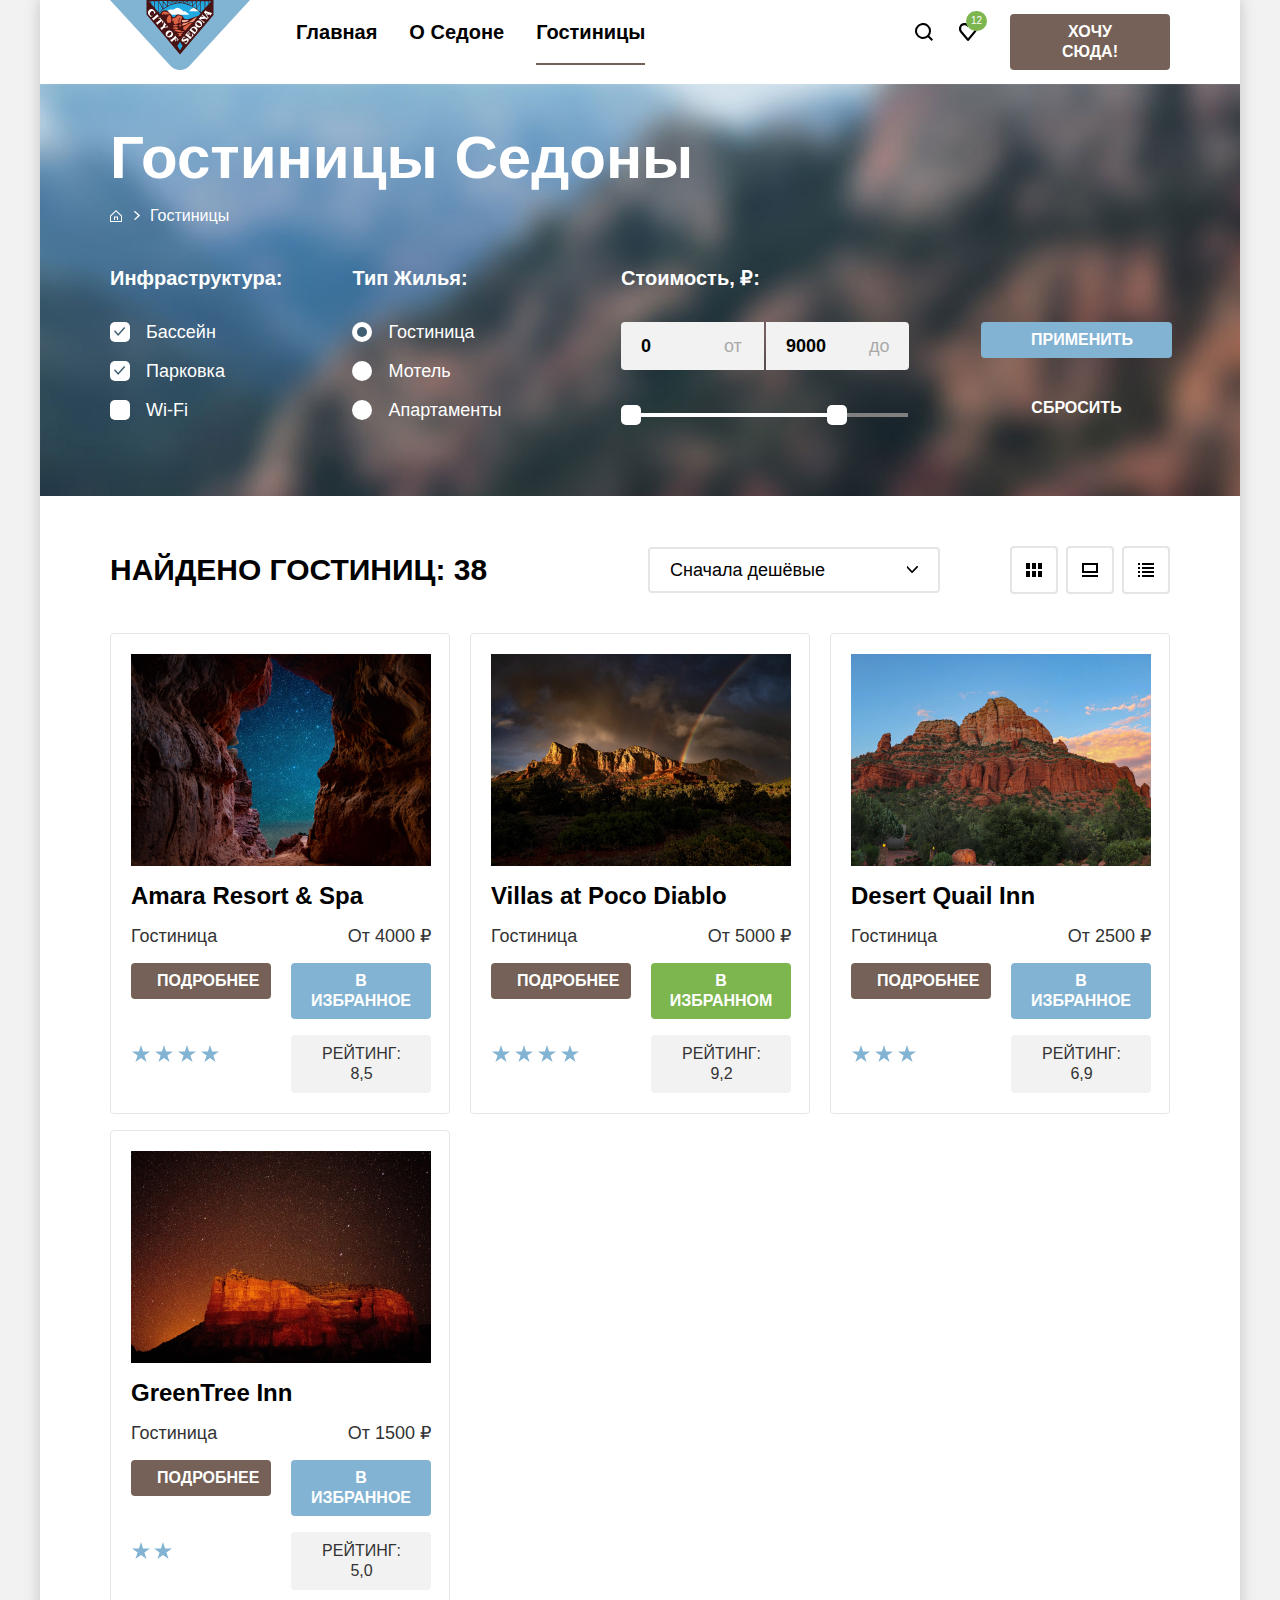
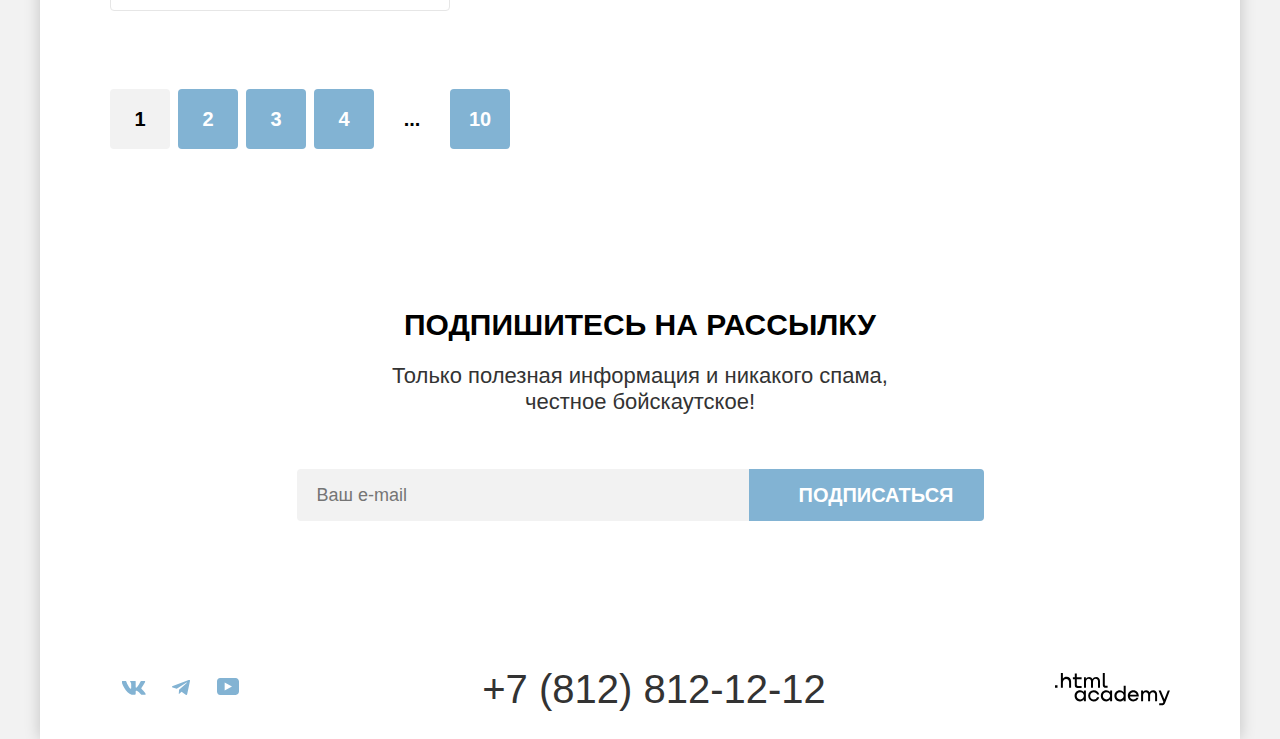
==== commit a4e8cb62: "Задает состояние наведения полям в фильтрах" ====
--- a/catalog.html
+++ b/catalog.html
@@ -3,7 +3,7 @@
 
 <head>
   <meta charset="utf-8">
-  <meta name="viewport" content="width=davice-width, intial-scale=1.0">
+  <meta name="viewport" content="width=device-width, initial-scale=1.0">
   <title>HTML Academy: Седона</title>
   <link rel="stylesheet" href="styles/styles.css">
   <link rel="icon" type="image/png" sizes="32x32" href="images/images/favicon.png">
@@ -93,7 +93,7 @@
 
                 <li class="catalog-filter-item">
                   <label class="control">
-                    <input class="control-input control-input-checkbox" type="checkbox" name="Wi-Fi">
+                    <input class="control-input control-input-checkbox" type="checkbox" name="wi-fi">
                     Wi-Fi
                   </label>
                 </li>
@@ -131,13 +131,12 @@
               <fieldset class="catalog-filter-group group">
                 <legend class="catalog-filter-title">Стоимость, ₽:</legend>
                 <div class="range-container">
-                  <label class="catalog-filter-label">
-                    <input class="range-input" placeholder="0" type="number" name="min-price" min="0">
+                  <label class="catalog-filter-label" for="min-price">
+                    <input class="range-input" id="min-price" placeholder="0" type="number" name="min-price" value="0" min="0">
                     <span class="range-text">от</span>
                   </label>
-                  <label class="catalog-filter-label catalog-filter-label-right">
-                    <input class="range-input range-input-right" placeholder="9000" type="number" name="max-price"
-                      max="9000">
+                  <label class="catalog-filter-label catalog-filter-label-right" for="max-price">
+                    <input class="range-input range-input-right" id="max-price" placeholder="9000" type="number" name="max-price" value="9000" min="0">
                     <span class="range-text">до</span>
                   </label>
                 </div>
@@ -203,7 +202,7 @@
             </a>
             <span class="hotel-card-price">Гостиница</span>
             <span class="price">От 4000 ₽</span>
-            <a class="button hotel-card-button d" href="#">подробнее</a>
+            <a class="button hotel-card-button" href="#">подробнее</a>
             <a class="button hotel-card-button-blue" href="#">в избранное</a>
             <div class="wrapper-star-rating">
               <div class="star star--4" role="img" aria-label="Четыре звезды">
@@ -239,7 +238,7 @@
             </a>
             <span class="hotel-card-price"> Гостиница</span>
             <span class="price">От 2500 ₽</span>
-            <a class="button hotel-card-button " href="#">подробнее</a>
+            <a class="button hotel-card-button" href="#">подробнее</a>
             <a class="button hotel-card-button-blue" href="#">в избранное</a>
             <div class="wrapper-star-rating">
               <div class="star star--3" role="img" aria-label="Три звезды">
--- a/styles/styles.css
+++ b/styles/styles.css
@@ -2,7 +2,7 @@
   font-family: "Pt Sans";
   font-style: normal;
   font-weight: 400;
-  src: url(../fonts/ptsans-400.woff2);
+  src: url("../fonts/ptsans-400.woff2");
   font-display: swap;
 }
 
@@ -10,7 +10,7 @@
   font-family: "Pt Sans";
   font-style: normal;
   font-weight: 700;
-  src: url(../fonts/ptsans-700.woff2);
+  src: url("../fonts/ptsans-700.woff2");
   font-display: swap;
 }
 
@@ -41,7 +41,7 @@
   background-color: #ffffff;
   width: 1200px;
   margin: 0 auto;
-  box-shadow: 0px 0px 15px 0px rgba(0, 0, 0, 0.2);
+  box-shadow: 0 0 15px 0 rgba(0, 0, 0, 0.2);
 }
 
 /* visually-hidden  */
@@ -113,13 +113,12 @@
 .navigation-link[aria-current="page"]::after {
   position: absolute;
   display: block;
-  content: " ";
+  content: "";
   background-color: #756257;
   height: 2px;
   bottom: -1px;
   left: 16px;
   right: 16px;
-  ;
 }
 
 .navigation-user {
@@ -151,30 +150,26 @@
 }
 
 .search-icon {
-  background-image: url(../images/icons/search.svg);
+  background-image: url("../images/icons/search.svg");
 }
 
 .heart-icon {
-  background-image: url(../images/icons/heart.svg);
+  background-image: url("../images/icons/heart.svg");
   position: relative;
 }
 
 .favourites-hotels {
   position: absolute;
-  width: 20px;
-  height: 20px;
-  left: 20px;
-  right: -20px;
-  top: 11px;
-  bottom: -11px;
-  color: #ffffff;
-  border-radius: 10px;
-  background-color: #7db54f;
   font-family: inherit;
   font-size: 10px;
   font-weight: 400;
-  text-align: center;
-  transition: background-color 250ms ease-in-out, color 250ms ease-in-out;
+  line-height: 10px;
+  background-color: #7db54f;
+  color: #ffffff;
+  padding: 5px;
+  border-radius: 20px;
+  left: 20px;
+  top: 11px;
 }
 
 .nobullet {
@@ -235,7 +230,7 @@
 }
 
 .main-bunner {
-  background-image: url(../images/images/index-background.jpg);
+  background-image: url("../images/images/index-background.jpg");
   background-repeat: no-repeat;
   background-size: cover;
   text-align: center;
@@ -245,9 +240,9 @@
 }
 
 .main-bunner::after {
-  content: " ";
-  display: block;
-  background-image: url(../images/icons/ornament-bunner.svg);
+  content: "";
+  display: block;
+  background-image: url("../images/icons/ornament-bunner.svg");
   background-position: center;
   background-repeat: no-repeat;
   width: 1200px;
@@ -369,7 +364,7 @@
 }
 
 .decorative-strip::after {
-  content: " ";
+  content: "";
   display: block;
   margin: 0 auto;
   margin-top: 30px;
@@ -440,7 +435,7 @@
 }
 
 .servis-title-icon::before {
-  content: " ";
+  content: "";
   background-position: center;
   background-size: contain;
   background-repeat: no-repeat;
@@ -452,16 +447,16 @@
 }
 
 .servis-title-house::before {
-  background-image: url(../images/icons/house-icon.svg);
+  background-image: url("../images/icons/house-icon.svg");
 
 }
 
 .servis-title-eat::before {
-  background-image: url(../images/icons/burger-icon.svg);
+  background-image: url("../images/icons/burger-icon.svg");
 }
 
 .servis-title-gift::before {
-  background-image: url(../images/icons/gift-icon.svg);
+  background-image: url("../images/icons/gift-icon.svg");
 
 }
 
@@ -530,7 +525,7 @@
 
 /* newsletter */
 .newsletter {
-  background-image: url(../images/images/newletter-backround.jpg);
+  background-image: url("../images/images/newletter-backround.jpg");
   background-size: cover;
   background-color: #3b5669;
   color: #ffffff;
@@ -574,7 +569,7 @@
   font-size: 18px;
   font-weight: 400;
   line-height: 24px;
-  border-radius: 4px 0px 0px 4px;
+  border-radius: 4px 0 0 4px;
   cursor: pointer;
 }
 
@@ -591,7 +586,7 @@
 }
 
 .newsletter-button {
-  border-radius: 0px 4px 4px 0px;
+  border-radius: 0 4px 4px 0;
   background-color: #82b3d3;
   padding: 8px 50px;
   font-size: 20px;
@@ -716,6 +711,10 @@
   background-color: rgba(242, 242, 242, 0.8);
 }
 
+/* .modal-container-close {
+  display: none;
+}  */
+
 .modal {
   position: relative;
   margin: auto;
@@ -736,7 +735,7 @@
   width: 52px;
   height: 52px;
   padding: 0;
-  background-image: url(../images/icons/close.svg);
+  background-image: url("../images/icons/close.svg");
   background-repeat: no-repeat;
   background-position: center;
   background-color: #f2f2f2;
@@ -807,7 +806,7 @@
   font-weight: 700;
   line-height: 24px;
   appearance: none;
-  background-image: url(../images/icons/date.svg);
+  background-image: url("../images/icons/date.svg");
   background-repeat: no-repeat;
   background-position: right 22px center;
   padding-right: 40px;
@@ -876,7 +875,7 @@
 .button-quantity:after,
 .button-quantity:before {
   position: absolute;
-  content: " ";
+  content: "";
   width: 20px;
   height: 20px;
   background-repeat: no-repeat;
@@ -891,7 +890,7 @@
 }
 
 .button-minus::before {
-  background-image: url(../images/icons/mines-button.svg);
+  background-image: url("../images/icons/mines-button.svg");
 }
 
 .button-minus {
@@ -903,7 +902,7 @@
 }
 
 .button-plus::before {
-  background-image: url(../images/icons/plus-button.svg);
+  background-image: url("../images/icons/plus-button.svg");
 }
 
 .button-quantity:hover::before {
@@ -919,7 +918,6 @@
   height: 48px;
   border: none;
   background: #f2f2f2;
-  padding: 14px 10px;
   box-sizing: border-box;
   color: #000000;
   font-family: inherit;
@@ -927,10 +925,15 @@
   font-weight: 700;
   line-height: 20px;
   cursor: pointer;
+  text-align: center;
 }
 
 .quantity:hover {
   opacity: 0.7;
+}
+
+.quantity:disabled {
+  opacity: 0.2;
 }
 
 .quantity[type="number"]::-webkit-inner-spin-button,
@@ -964,7 +967,7 @@
   width: 26px;
   height: 26px;
   background-color: #83b3d3;
-  background-image: url(../images/icons/info-button.svg);
+  background-image: url("../images/icons/info-button.svg");
   background-repeat: no-repeat;
   background-position: center;
   border-radius: 50%;
@@ -997,12 +1000,12 @@
 
 .tooltip-text::before {
   position: absolute;
-  content: " ";
+  content: "";
   top: -9px;
   right: 120px;
   width: 19px;
   height: 9px;
-  background-image: url(../images/icons/tooltip-text.svg);
+  background-image: url("../images/icons/tooltip-text.svg");
 }
 
 .tooltip-toggle:hover+.tooltip-text,
@@ -1035,7 +1038,7 @@
 
 /* catalog */
 .header {
-  background-image: url(../images/images/filter-background.jpeg);
+  background-image: url("../images/images/filter-background.jpeg");
   background-repeat: no-repeat;
   background-color: #1c2643;
   background-size: cover;
@@ -1058,6 +1061,7 @@
   display: flex;
   margin: 0;
   padding: 0;
+  flex-wrap: wrap;
 }
 
 .breadcrumbs-item {
@@ -1077,7 +1081,7 @@
 }
 
 .breadcrumbs-link-main {
-  background-image: url(../images/icons/breadcrumbs.svg);
+  background-image: url("../images/icons/breadcrumbs.svg");
   background-size: contain;
   background-position: center;
   background-repeat: no-repeat;
@@ -1087,9 +1091,9 @@
 }
 
 .breadcrumbs-item:not(:last-child)::after {
-  content: " ";
-  display: block;
-  background-image: url(../images/icons/breadcrumbs-arrow.svg);
+  content: "";
+  display: block;
+  background-image: url("../images/icons/breadcrumbs-arrow.svg");
   background-size: contain;
   background-position: center;
   background-repeat: no-repeat;
@@ -1180,7 +1184,7 @@
 
 
 .control-input-checkbox:checked {
-  background-image: url(../images/icons/check-mark.svg);
+  background-image: url("../images/icons/check-mark.svg");
   background-size: 12px 12px;
   background-repeat: no-repeat;
   background-position: center;
@@ -1236,11 +1240,11 @@
   background-color: #f2f2f2;
   position: relative;
   margin-right: 2px;
-  border-radius: 4px 0px 0px 4px;
+  border-radius: 4px 0 0 4px;
 }
 
 .catalog-filter-label-right {
-  border-radius: 0px 4px 4px 0px;
+  border-radius: 0 4px 4px 0;
 }
 
 .range-container-scale {
@@ -1260,22 +1264,22 @@
   line-height: 24px;
   cursor: pointer;
   border: none;
-  border-radius: 4px 0px 0px 4px;
+  border-radius: 4px 0 0 4px;
   background-color: transparent;
 }
 
 .range-input-right {
-  border-radius: 0px 4px 4px 0px;
+  border-radius: 0 4px 4px 0;
 }
 
 .range-text {
   position: absolute;
-  content: " ";
+  content: "";
   top: 12px;
   right: 20px;
   width: 20px;
   height: 24px;
-  color: rgb(170, 170, 170);
+  color: #aaaaaa;
   font-family: inherit;
   font-size: 18px;
   font-weight: 400;
@@ -1288,15 +1292,16 @@
   font-size: 18px;
   font-weight: 700;
   line-height: 24px;
+  opacity: 1;
 }
 
 
 .range-input:hover {
-  background-image: #e6e6e6;
-}
-
-.range-input:placeholder-shown {
-  background: #f2f2f2
+  background-color: #e6e6e6;
+}
+
+.range-input:focus-visible {
+  background-color: #e6e6e6;
 }
 
 .range-input:disabled {
@@ -1338,13 +1343,13 @@
 }
 
 .range-toggle:hover {
-  box-shadow: 0px 4px 10px 0px rgba(0, 0, 0, 0.25);
+  box-shadow: 0 4px 10px 0 rgba(0, 0, 0, 0.25);
 }
 
 .range-toggle:active {
   border-radius: 5px;
   border: 2px solid #83b3d3;
-  box-shadow: 0px 7px 15px 0px rgba(0, 0, 0, 0.4);
+  box-shadow: 0 7px 15px 0 rgba(0, 0, 0, 0.4);
 }
 
 .range-toggle:disabled {
@@ -1431,7 +1436,7 @@
   padding: 11px 20px;
   padding-right: 40px;
   width: 292px;
-  background-image: url(../images/icons/select-control-arrow.svg);
+  background-image: url("../images/icons/select-control-arrow.svg");
   background-repeat: no-repeat;
   background-position: right 20px center;
   background-color: #ffffff;
@@ -1475,7 +1480,7 @@
 }
 
 .button-light::before {
-  content: " ";
+  content: "";
   background-position: center;
   background-repeat: no-repeat;
   background-size: contain;
@@ -1485,15 +1490,15 @@
 }
 
 .button-light-litle::before {
-  background-image: url(../images/icons/little-list.svg);
+  background-image: url("../images/icons/little-list.svg");
 }
 
 .button-light-large::before {
-  background-image: url(../images/icons/large-list.svg);
+  background-image: url("../images/icons/large-list.svg");
 }
 
 .button-light-list::before {
-  background-image: url(../images/icons/list-list.svg);
+  background-image: url("../images/icons/list-list.svg");
 }
 
 .button-light:hover {
@@ -1566,7 +1571,6 @@
 /* star */
 .wrapper-star-rating {
   display: flex;
-  display: flex;
   justify-content: space-between;
   grid-column: 1/-1
 }
@@ -1583,12 +1587,11 @@
 }
 
 .star::before {
-  content: " ";
-  display: block;
-  background-image: url(../images/icons/star.svg);
+  content: "";
+  display: block;
+  background-image: url("../images/icons/star.svg");
   background-size: contain;
   background-repeat: space no-repeat;
-  width: 18px;
   height: 17px;
 }
 
@@ -1705,7 +1708,6 @@
   text-decoration: none;
   border-radius: 4px;
   background-color: #82b3d3;
-  min-width: 60px;
   box-sizing: border-box;
   padding: 12px 19px;
   min-width: 60px;
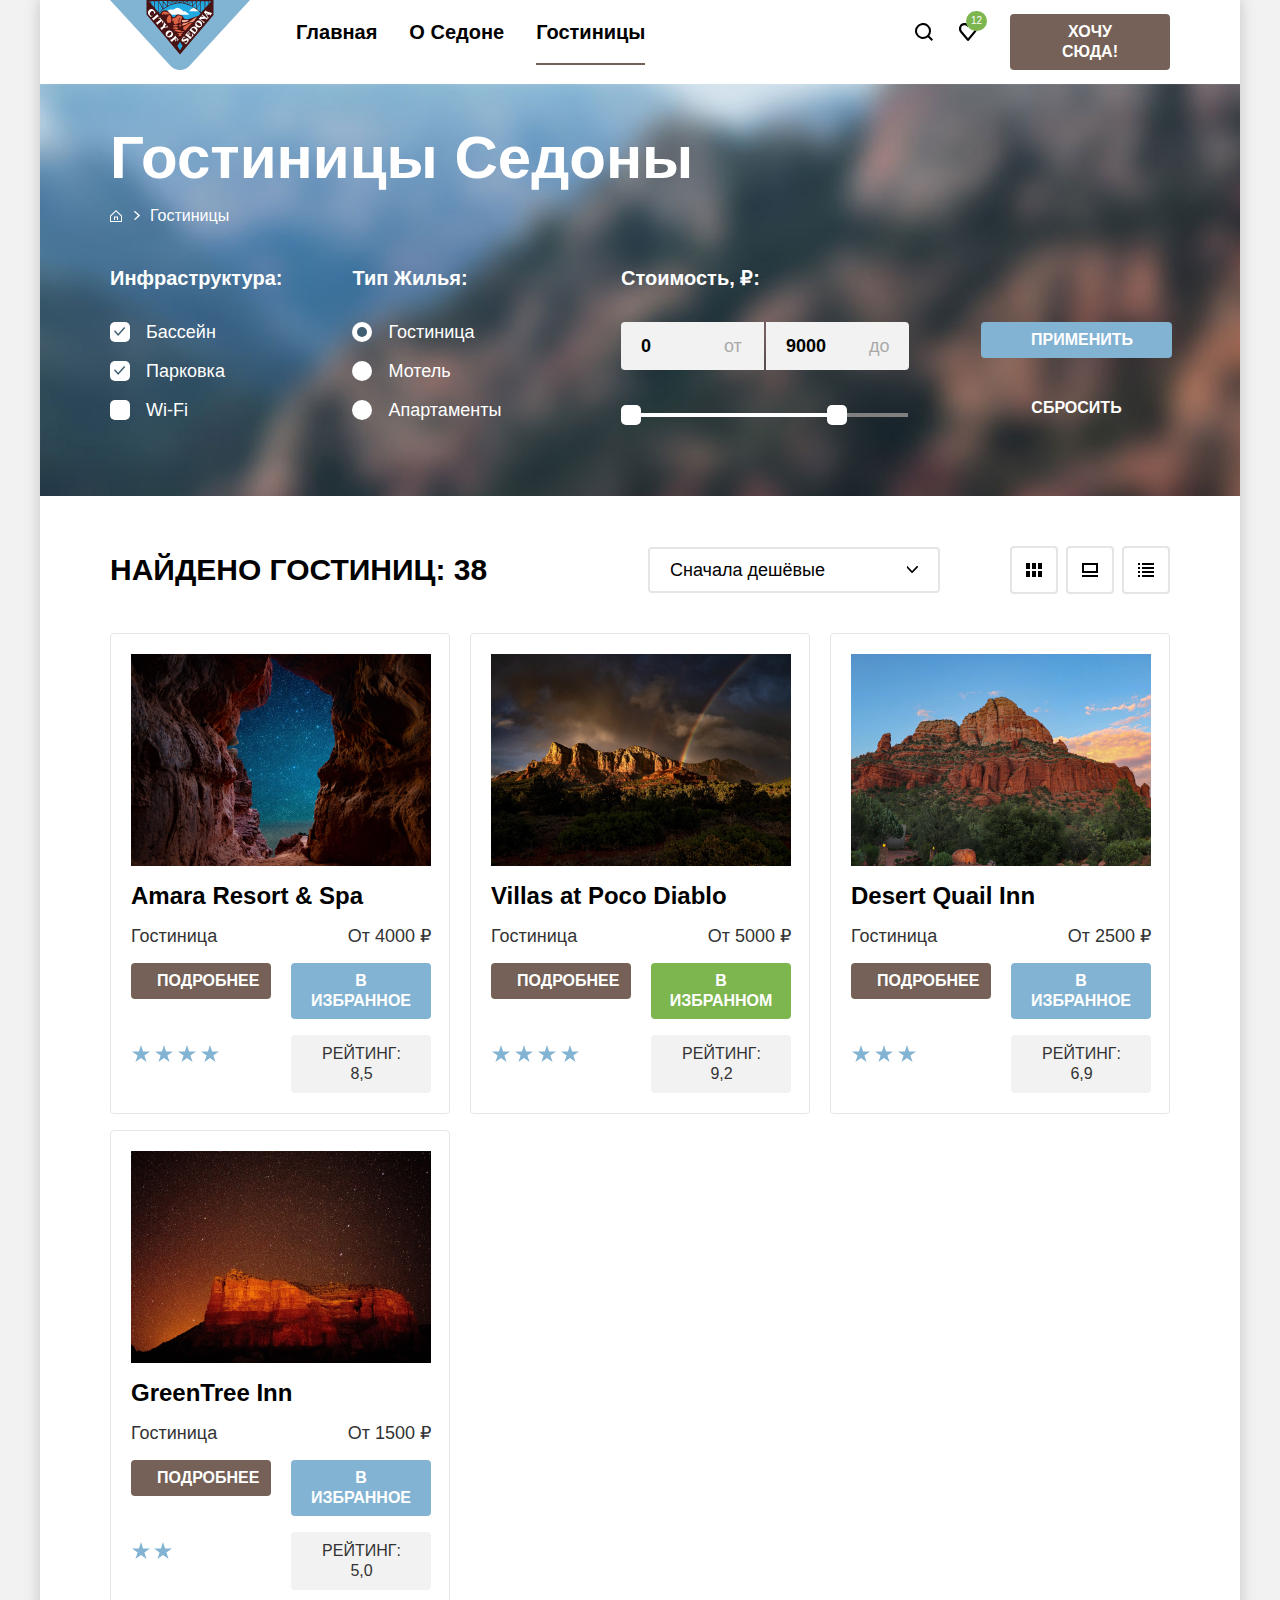
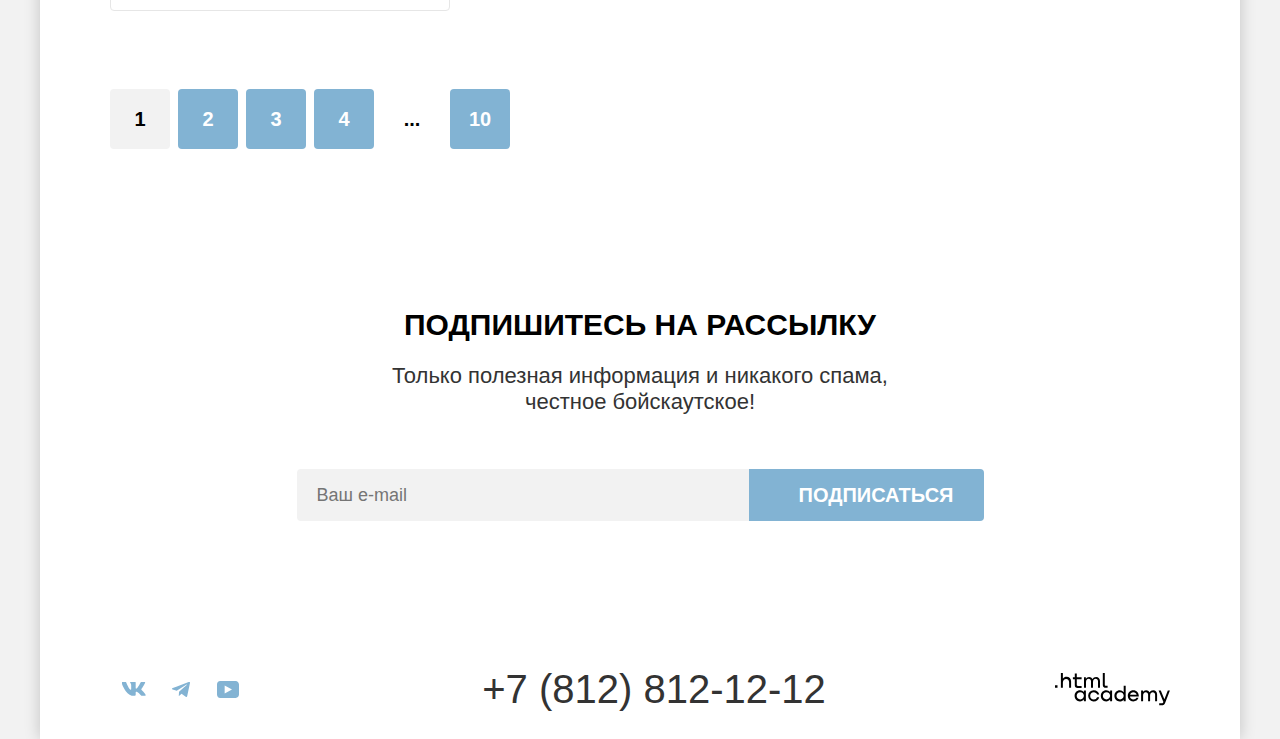
==== commit 79762776: "Merge pull request #5 from Nigina9/master" ====
--- a/catalog.html
+++ b/catalog.html
@@ -40,7 +40,7 @@
           </li>
           <li class="navigation-item">
             <a class="navigation-link navigation-icon heart-icon" href="#">
-              <span class="visually-hidden">Корзина</span>
+              <span class="visually-hidden">Избранное</span>
               <span class="favourites-hotels">12</span>
             </a>
           </li>
@@ -132,11 +132,13 @@
                 <legend class="catalog-filter-title">Стоимость, ₽:</legend>
                 <div class="range-container">
                   <label class="catalog-filter-label" for="min-price">
-                    <input class="range-input" id="min-price" placeholder="0" type="number" name="min-price" value="0" min="0">
+                    <input class="range-input" id="min-price" placeholder="0" type="number" name="min-price" value="0"
+                      min="0">
                     <span class="range-text">от</span>
                   </label>
                   <label class="catalog-filter-label catalog-filter-label-right" for="max-price">
-                    <input class="range-input range-input-right" id="max-price" placeholder="9000" type="number" name="max-price" value="9000" min="0">
+                    <input class="range-input range-input-right" id="max-price" placeholder="9000" type="number"
+                      name="max-price" value="9000" min="0">
                     <span class="range-text">до</span>
                   </label>
                 </div>
@@ -203,10 +205,10 @@
             <span class="hotel-card-price">Гостиница</span>
             <span class="price">От 4000 ₽</span>
             <a class="button hotel-card-button" href="#">подробнее</a>
-            <a class="button hotel-card-button-blue" href="#">в избранное</a>
+            <button class="button hotel-card-button-blue" type="button">в избранное</button>
             <div class="wrapper-star-rating">
-              <div class="star star--4" role="img" aria-label="Четыре звезды">
-                <span class="visually-hidden">Звезды</span>
+              <div class="star star--4">
+                <span class="visually-hidden">Четыре звезды</span>
               </div>
               <p class="hotel-rating">Рейтинг: 8,5</p>
             </div>
@@ -221,10 +223,10 @@
             <span class="hotel-card-price">Гостиница</span>
             <span class="price">От 5000 ₽</span>
             <a class="button hotel-card-button" href="#">подробнее</a>
-            <a class="button hotel-card-button-green" href="#">в избранном</a>
+            <button class="button hotel-card-button-green" type="button">в избранном</button>
             <div class="wrapper-star-rating">
-              <div class="star star--4" role="img" aria-label="Четыре звезды">
-                <span class="visually-hidden">Звезды</span>
+              <div class="star star--4">
+                <span class="visually-hidden">Четыре звезды</span>
               </div>
               <p class="hotel-rating">Рейтинг: 9,2</p>
             </div>
@@ -239,10 +241,10 @@
             <span class="hotel-card-price"> Гостиница</span>
             <span class="price">От 2500 ₽</span>
             <a class="button hotel-card-button" href="#">подробнее</a>
-            <a class="button hotel-card-button-blue" href="#">в избранное</a>
+            <button class="button hotel-card-button-blue" type="button">в избранное</button>
             <div class="wrapper-star-rating">
-              <div class="star star--3" role="img" aria-label="Три звезды">
-                <span class="visually-hidden">Звезды</span>
+              <div class="star star--3">
+                <span class="visually-hidden">Три звезды</span>
               </div>
               <p class="hotel-rating">Рейтинг: 6,9</p>
             </div>
@@ -257,10 +259,10 @@
             <span class="hotel-card-price"> Гостиница </span>
             <span class="price">От 1500 ₽</span>
             <a class="button hotel-card-button" href="#">подробнее</a>
-            <a class="button hotel-card-button-blue" href="#">в избранное</a>
+            <button class="button hotel-card-button-blue" href="#">в избранное</button>
             <div class="wrapper-star-rating">
-              <div class="star star--2" role="img" aria-label="Две звезды">
-                <span class="visually-hidden">Звезды</span>
+              <div class="star star--2">
+                <span class="visually-hidden">Две звезды</span>
               </div>
               <p class="hotel-rating">Рейтинг: 5,0</p>
             </div>
@@ -350,13 +352,14 @@
           </address>
         </section>
         <section class="logo-htmlacademy">
-          <h2 class="visually-hidden">Логотип HTML академии</h2>
-          <a href="https://htmlacademy.ru/" class="link-htmlacademy">
+          <h2 class="visually-hidden">Ссылка на сайт академии</h2>
+          <a class="link-htmlacademy" href="https://htmlacademy.ru/">
             <svg role="img" aria-label="Логотип HTML академии" width="115" height="33" viewBox="0 0 115 33"
               xmlns="http://www.w3.org/2000/svg">
               <path
                 d="M11.6 3.85c-1.6 0-2.8.7-3.6 1.7h-.11v-6.2h-2v15.5h2v-5.3c0-2.1 1.3-3.6 3.31-3.6 1.8 0 2.9 1.4 2.9 3.2v5.7h2V8.53c0-2.87-1.87-4.68-4.5-4.68Zm36.2 8.2c0 1.7 1 2.7 2.8 2.7h2v-2h-1.71c-.69 0-1.09-.4-1.09-1.1V-.65h-2v12.7Zm-21.2-7.9h-4.8V.45h-2.01v3.8h-1.9v2h1.9v6c0 1.7 1.01 2.7 2.71 2.7h4.1v-2h-3.71c-.69 0-1.09-.4-1.09-1.1v-5.7h4.8v-2Zm14.5-.2c-1.6 0-2.9.8-3.5 2.1h-.1a3.74 3.74 0 0 0-3.4-2.1c-1.4 0-2.5.8-3.1 1.8h-.11v-1.6H29v10.6h2v-5.4c0-2 1-3.5 2.6-3.5 1.5 0 2.4 1 2.4 2.6v6.3h2v-5.6c0-2.4 1.39-3.3 2.6-3.3 1.5 0 2.4 1 2.4 2.6v6.3h2V8.02c0-2.38-1.48-4.07-3.9-4.07ZM0 12.25v2.6h2.5v-2.6H0Zm68.69 6.9a4.9 4.9 0 0 0-3.89-1.9c-3.1 0-5.41 2.3-5.41 5.6s2.21 5.6 5.41 5.6c1.7 0 3-.8 3.8-1.8h.09v1.5h2v-15.4h-2v6.4Zm-39.8-.1a4.82 4.82 0 0 0-3.89-1.8c-3.11 0-5.4 2.3-5.4 5.6s2.29 5.6 5.4 5.6c1.8 0 3-.8 3.8-1.9h.09v1.6h2v-10.6h-2v1.5Zm15.31 2.3c-.5-2.4-2.6-4.1-5.4-4.1a5.4 5.4 0 0 0-5.6 5.6 5.4 5.4 0 0 0 5.6 5.6c2.8 0 4.9-1.8 5.4-4.2h-2.1a3.41 3.41 0 0 1-3.3 2.3c-2.2 0-3.6-1.6-3.6-3.6s1.4-3.6 3.6-3.6c1.59 0 2.8 1 3.3 2.2h2.1v-.2Zm10.9-2.3a4.87 4.87 0 0 0-3.9-1.8c-3.1 0-5.4 2.3-5.4 5.6s2.3 5.6 5.4 5.6c1.8 0 3-.8 3.8-1.9h.1v1.6h2v-10.6h-2v1.5Zm23.2-1.8c-3.3 0-5.5 2.5-5.5 5.6 0 3 2.09 5.6 5.5 5.6 2.5 0 4.5-1.3 5.2-3.6h-2.11c-.5 1-1.59 1.6-3 1.6-1.89 0-3.29-1.3-3.39-2.9h8.8l.01-.45c0-3.37-2.16-5.85-5.51-5.85Zm19.9 0c-1.6 0-2.9.8-3.6 2h-.1c-.61-1.2-1.8-2-3.4-2-1.4 0-2.5.7-3.1 1.8v-1.5h-1.9v10.6h2v-5.4c0-2 1-3.4 2.6-3.5 1.5 0 2.4 1 2.4 2.6v6.3h2v-5.6c0-2.4 1.4-3.3 2.6-3.3 1.5 0 2.4 1 2.4 2.6v6.3h2v-6.74c0-2.47-1.48-4.16-3.9-4.16Zm11.2 9.1-3.6-8.9h-2.2l4.8 11.6c-.3.9-.7 1.2-1.7 1.2h-2.5v2h2.5c1.8 0 2.8-.8 3.5-2.6l4.7-12.2h-2.1l-3.4 8.9Zm-31.1-7.2c1.7 0 3 1 3.3 2.6h-6.5c.29-1.5 1.5-2.6 3.2-2.6Zm-53 7.3c-2.2 0-3.6-1.6-3.6-3.6s1.4-3.6 3.6-3.6 3.59 1.6 3.59 3.6c0 1.9-1.39 3.6-3.59 3.6Zm26.2 0c-2.2 0-3.61-1.6-3.61-3.6s1.41-3.6 3.61-3.6 3.6 1.6 3.6 3.6c0 1.9-1.5 3.6-3.6 3.6Zm13.6 0c-2.21 0-3.6-1.6-3.6-3.6s1.39-3.6 3.6-3.6c2.2 0 3.59 1.6 3.59 3.6-.09 2-1.5 3.6-3.59 3.6Z" />
             </svg>
+            <span class="visually-hidden">Логотип HTML академии</span>
           </a>
         </section>
       </div>
--- a/styles/styles.css
+++ b/styles/styles.css
@@ -70,6 +70,10 @@
   margin-bottom: -6px;
 }
 
+.link-logo:hover {
+  opacity: 0.7;
+}
+
 .navigation-logo {
   display: block;
   position: relative;
@@ -77,9 +81,6 @@
   height: 70px;
 }
 
-.navigation-logo:hover {
-  opacity: 0.7;
-}
 
 .navigation {
   display: flex;
@@ -206,11 +207,13 @@
 }
 
 .navigation-button:not(:disabled):active {
-  opacity: 0.3;
+  background-color: #756157;
+  color: rgba(255, 255, 255, 0.3);
 }
 
 .navigation-button:disabled {
-  background-color: #e5e5e5;
+  opacity: 0.3;
+  cursor: not-allowed;
 }
 
 .main-container {
@@ -514,11 +517,13 @@
 }
 
 .button-promo:not(:disabled):active {
-  opacity: 0.3;
+  background: #756157;
+  color: rgba(255, 255, 255, 0.3);
 }
 
 .button-promo:disabled {
-  background-color: #e5e5e5;
+  opacity: 0.3;
+  cursor: not-allowed;
 }
 
 /* footer */
@@ -600,12 +605,13 @@
 }
 
 .newsletter-button:not(:disabled):active {
-  background-color: #82b3d3;
-  opacity: 0.6;
+  background: #82b3d3;
+  color: rgba(255, 255, 255, 0.3);
 }
 
 .newsletter-button:disabled {
-  background-color: #e5e5e5;
+  opacity: 0.3;
+  cursor: not-allowed;
 }
 
 /* social */
@@ -627,17 +633,13 @@
   flex-wrap: wrap;
 }
 
-.social-item {
+.footer-social-link {
   width: 47px;
   height: 40px;
+  fill: #83b3d3;
   display: flex;
   align-items: center;
   justify-content: center;
-}
-
-.footer-social-link {
-  fill: #83b3d3;
-  display: inline-block;
 }
 
 .footer-social-link:hover svg {
@@ -690,13 +692,15 @@
   margin-top: 4px;
 }
 
-.link-htmlacademy svg:hover {
+.link-htmlacademy:hover svg {
   fill: #756157;
 }
-
-.link-htmlacademy svg:active {
+.link-htmlacademy:focus svg {
   fill: #756157;
-  opacity: 0.3;
+}
+
+.link-htmlacademy:active svg {
+  fill: rgba(117, 97, 87, 0.3);
 }
 
 /* modal */
@@ -711,9 +715,9 @@
   background-color: rgba(242, 242, 242, 0.8);
 }
 
-/* .modal-container-close {
+.modal-container:not(.modal-container--open) {
   display: none;
-}  */
+} 
 
 .modal {
   position: relative;
@@ -750,6 +754,11 @@
 
 .modal-close-button:active {
   opacity: 0.6;
+}
+
+.modal-close-button:disabled {
+  opacity: 0.3;
+  cursor: not-allowed;
 }
 
 .modal-title {
@@ -913,6 +922,11 @@
   outline: auto;
 }
 
+.button-quantity:disabled {
+  opacity: 0.3;
+  cursor: not-allowed;
+}
+
 .quantity {
   width: 31px;
   height: 48px;
@@ -934,6 +948,7 @@
 
 .quantity:disabled {
   opacity: 0.2;
+  cursor: not-allowed;
 }
 
 .quantity[type="number"]::-webkit-inner-spin-button,
@@ -1025,15 +1040,17 @@
 }
 
 .button-modal:not(:disabled):hover {
-  background: #68a2ca;
+  background-color: #68a2ca;
 }
 
 .button-modal:not(:disabled):active {
-  opacity: 0.3;
+  background: #82b3d3;
+  color: rgba(255, 255, 255, 0.3);
 }
 
 .button-modal:disabled {
-  background-color: #e5e5e5;
+  opacity: 0.3;
+  cursor: not-allowed;
 }
 
 /* catalog */
@@ -1204,13 +1221,18 @@
   margin: 5px;
 }
 
-.control:hover {
+.control:not(:disabled):hover {
   opacity: 0.6;
 }
 
-.control:disabled {
-  opacity: 0.3;
-}
+.control:not(:disabled):active {
+  opacity: 0.3;
+} 
+
+.control:has(.control-input:disabled) {
+  opacity: 0.3;
+}
+
 
 .filter-container {
   margin-left: auto;
@@ -1306,6 +1328,7 @@
 
 .range-input:disabled {
   opacity: 0.3;
+  cursor: not-allowed;
 }
 
 .range-scale {
@@ -1330,6 +1353,7 @@
   width: 20px;
   height: 20px;
   border: none;
+  cursor: pointer;
 }
 
 .toggle-min {
@@ -1353,7 +1377,8 @@
 }
 
 .range-toggle:disabled {
-  background-color: #e5e5e5;
+  opacity: 0.2;
+  cursor: not-allowed;
 }
 
 .button-container {
@@ -1375,12 +1400,13 @@
 }
 
 .button-submit:not(:disabled):active {
-  background-color: #82b3d3;
-  opacity: 0.3;
+  background: #82b3d3;
+  color: rgba(255, 255, 255, 0.3);
 }
 
 .button-submit:disabled {
-  background-color: #e5e5e5;
+  opacity: 0.3;
+  cursor: not-allowed;
 }
 
 .button-reset {
@@ -1395,11 +1421,12 @@
 }
 
 .button-reset:not(:disabled):active {
-  opacity: 0.3;
+  color: rgba(255, 255, 255, 0.3)
 }
 
 .button-reset:disabled {
-  opacity: 0.1;
+  opacity: 0.3;
+  cursor: not-allowed;
 }
 
 /* search wrapper */
@@ -1455,6 +1482,7 @@
   opacity: 0.3;
   color: #000000;
   border-color: #0000004d;
+  cursor: not-allowed;
 }
 
 .icon-list {
@@ -1509,6 +1537,11 @@
 .button-light:active {
   border: 2px solid #000000;
   background-color: none;
+}
+
+.button-light:disabled {
+  opacity: 0.3;
+  cursor: not-allowed;
 }
 
 /* hotel */
@@ -1638,11 +1671,13 @@
 }
 
 .hotel-card-button:not(:disabled):active {
-  opacity: 0.3;
+  background-color: #756157;
+  color: rgba(255, 255, 255, 0.3);
 }
 
 .hotel-card-button:disabled {
-  background-color: #e5e5e5;
+  opacity: 0.3;
+  cursor: not-allowed;
 }
 
 .hotel-card-button-green {
@@ -1659,11 +1694,13 @@
 }
 
 .hotel-card-button-green:not(:disabled):active {
-  opacity: 0.3;
+  background: #7db54f;
+  color: rgba(255, 255, 255, 0.3);
 }
 
 .hotel-card-button-green:disabled {
-  background-color: #e5e5e5;
+  opacity: 0.3;
+  cursor: not-allowed;
 }
 
 .hotel-card-button-blue {
@@ -1681,12 +1718,13 @@
 
 
 .hotel-card-button-blue:not(:disabled):active {
-  background-color: #82b3d3;
-  opacity: 0.3;
+  background: #82b3d3;
+  color: rgba(255, 255, 255, 0.3);
 }
 
 .hotel-card-button-blue:disabled {
-  background-color: #e5e5e5;
+  opacity: 0.3;
+  cursor: not-allowed;
 }
 
 /* pagination */
@@ -1744,12 +1782,9 @@
   background-color: #68a2ca;
 }
 
-.pagination-focus:focus {
-  background-color: #68a2ca;
-}
-
 .pagination-focus:active {
-  opacity: 0.3;
+  background-color: #82b3d3;
+  color: rgba(255, 255, 255, 0.3);
 }
 
 .background-none {
